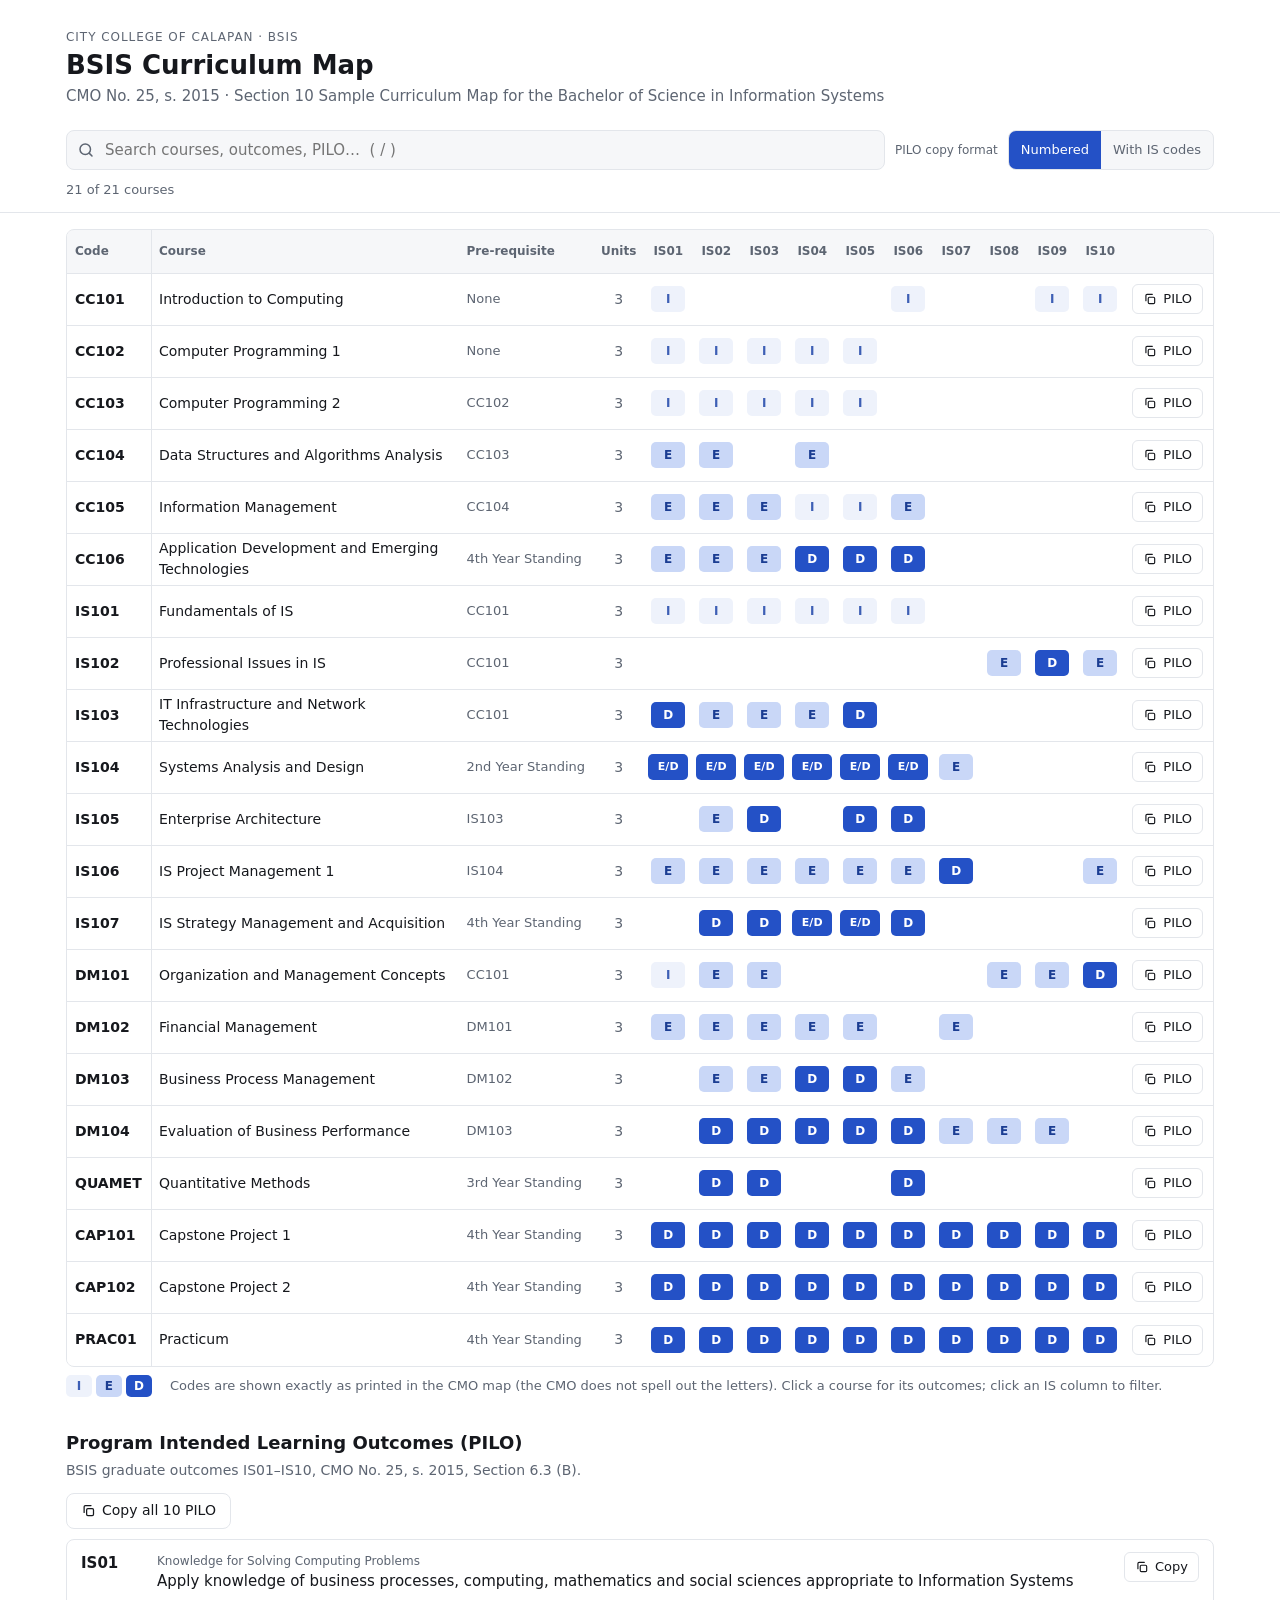
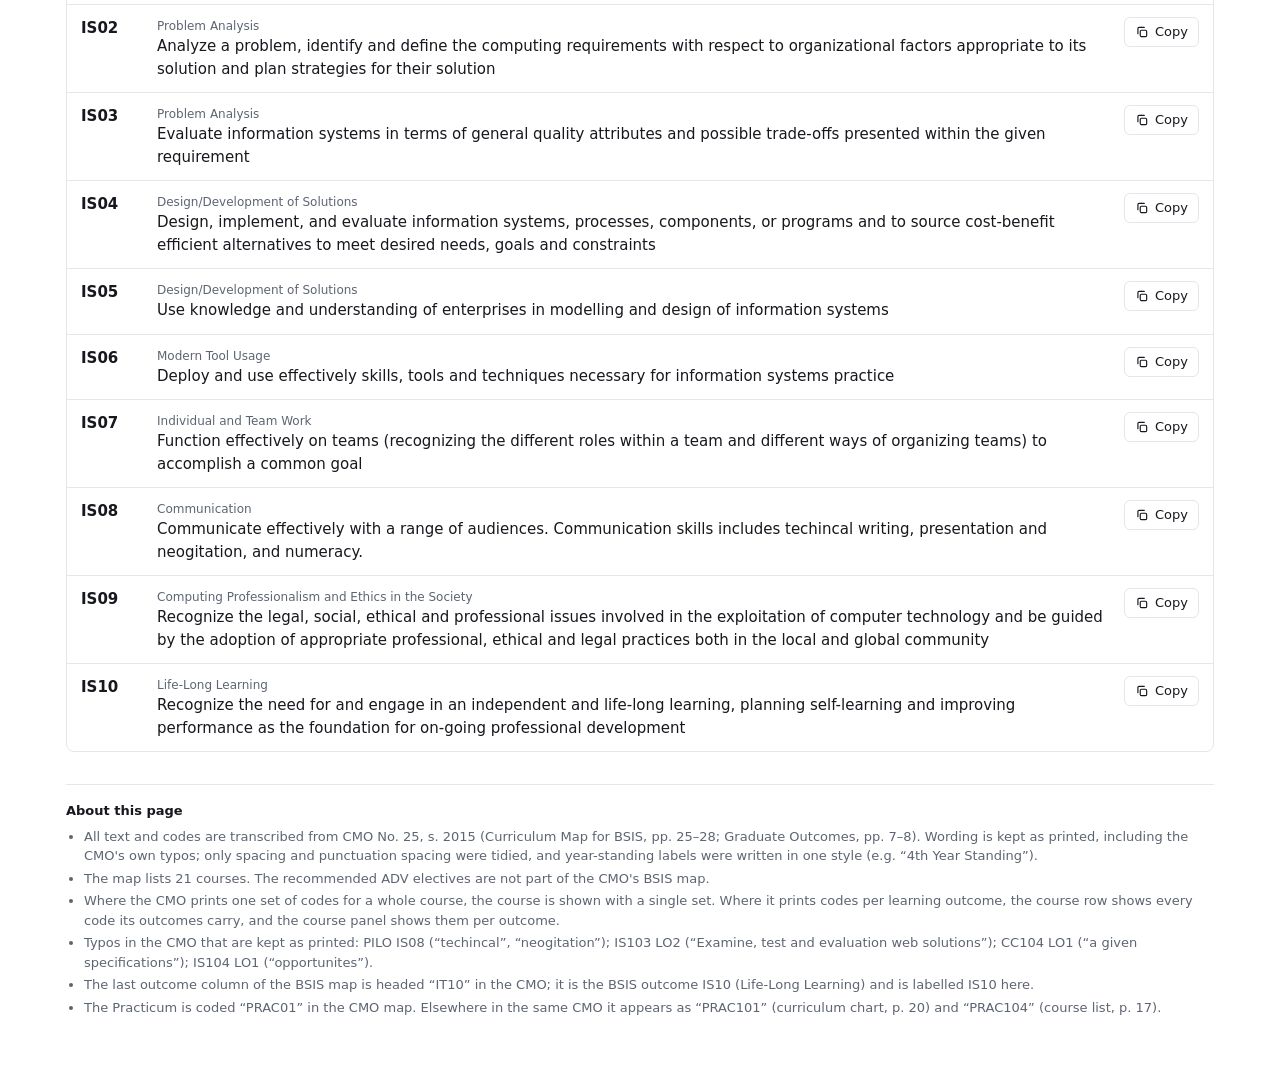
==== index.html @ e660a319 "initial commit: static file only" ====
<!doctype html>
<html lang="en">
<head>
<meta charset="utf-8">
<meta name="viewport" content="width=device-width, initial-scale=1">
<title>BSIS Curriculum Map</title>
<meta name="description" content="BSIS curriculum map from CMO No. 25, s. 2015: courses, learning outcomes and PILO mapping with copy buttons.">
<link rel="icon" href="data:image/svg+xml,%3Csvg xmlns='http://www.w3.org/2000/svg' viewBox='0 0 32 32'%3E%3Crect width='32' height='32' rx='6' fill='%232451c6'/%3E%3Cpath d='M8 9h16M8 16h16M8 23h10' stroke='white' stroke-width='3' stroke-linecap='round'/%3E%3C/svg%3E">
<style>
:root{
  --bg:#ffffff; --surface:#f6f7f9; --line:#e3e6eb; --text:#16181d; --muted:#5d6572;
  --accent:#2451c6; --accent-ink:#ffffff; --accent-soft:#e8eefc;
  --i-bg:#eef2fb; --i-ink:#3d5fb5; --e-bg:#c9d7f7; --e-ink:#1b3d92; --d-bg:#2451c6; --d-ink:#ffffff;
  --ok:#1d7a46; --radius:8px;
}
@media (prefers-color-scheme: dark){
  :root:not([data-theme="light"]){
    --bg:#121418; --surface:#1a1d23; --line:#2a2e36; --text:#eceef2; --muted:#9aa3b2;
    --accent:#7aa2ff; --accent-ink:#0d1220; --accent-soft:#1d2740;
    --i-bg:#1d2638; --i-ink:#9db8f5; --e-bg:#2c4278; --e-ink:#dbe6ff; --d-bg:#7aa2ff; --d-ink:#0d1220;
    --ok:#56c98a;
  }
}
:root[data-theme="dark"]{
  --bg:#121418; --surface:#1a1d23; --line:#2a2e36; --text:#eceef2; --muted:#9aa3b2;
  --accent:#7aa2ff; --accent-ink:#0d1220; --accent-soft:#1d2740;
  --i-bg:#1d2638; --i-ink:#9db8f5; --e-bg:#2c4278; --e-ink:#dbe6ff; --d-bg:#7aa2ff; --d-ink:#0d1220;
  --ok:#56c98a;
}
*{box-sizing:border-box}
html{-webkit-text-size-adjust:100%}
body{margin:0;background:var(--bg);color:var(--text);font:15px/1.5 system-ui,-apple-system,"Segoe UI",Roboto,Helvetica,Arial,sans-serif}
button{font:inherit;color:inherit}
.wrap{max-width:1180px;margin:0 auto;padding:0 16px}

header.top{padding:28px 0 12px}
.eyebrow{font-size:12px;letter-spacing:.08em;text-transform:uppercase;color:var(--muted);margin:0 0 4px}
h1{font-size:26px;line-height:1.2;margin:0 0 4px;font-weight:650}
.sub{color:var(--muted);margin:0}

.bar{position:sticky;top:0;z-index:20;background:var(--bg);border-bottom:1px solid var(--line);padding:10px 0}
.bar .row{display:flex;gap:10px;align-items:center;flex-wrap:wrap}
.search{flex:1 1 320px;position:relative}
.search input{width:100%;height:40px;border:1px solid var(--line);border-radius:var(--radius);background:var(--surface);color:var(--text);padding:0 38px 0 38px;font:inherit}
.search input:focus{outline:2px solid var(--accent);outline-offset:0;background:var(--bg)}
.search svg{position:absolute;left:11px;top:11px;width:18px;height:18px;color:var(--muted);pointer-events:none}
input[type=search]::-webkit-search-cancel-button{display:none}
.search .clear{position:absolute;right:6px;top:6px;width:28px;height:28px;border:0;background:transparent;border-radius:6px;cursor:pointer;color:var(--muted);display:none}
.search .clear:hover{background:var(--line)}
.seg{display:inline-flex;border:1px solid var(--line);border-radius:var(--radius);overflow:hidden;background:var(--surface)}
.seg button{border:0;background:transparent;padding:0 12px;height:38px;cursor:pointer;color:var(--muted);font-size:13px}
.seg button[aria-pressed="true"]{background:var(--accent);color:var(--accent-ink)}
.seg-label{font-size:12px;color:var(--muted)}
.meta{display:flex;gap:12px;align-items:center;flex-wrap:wrap;margin-top:8px;min-height:24px;font-size:13px;color:var(--muted)}
.chip{display:inline-flex;align-items:center;gap:6px;background:var(--accent-soft);color:var(--accent);border-radius:999px;padding:2px 6px 2px 10px;font-size:13px}
.chip button{border:0;background:transparent;cursor:pointer;color:inherit;width:20px;height:20px;border-radius:50%;line-height:1}
.chip button:hover{background:var(--line)}

/* table */
.tablewrap{margin:16px 0 8px;overflow-x:auto;border:1px solid var(--line);border-radius:var(--radius)}
table.map{border-collapse:separate;border-spacing:0;width:100%;min-width:980px}
.map th,.map td{padding:0 8px;border-bottom:1px solid var(--line);text-align:left;vertical-align:middle}
.map thead th{background:var(--surface);font-size:12px;font-weight:600;color:var(--muted);height:44px;position:sticky;top:0;white-space:nowrap}
.map tbody tr{cursor:pointer}
.map tbody tr:last-child td{border-bottom:0}
.map tbody tr:hover td{background:var(--surface)}
.map tbody tr:focus-visible{outline:2px solid var(--accent);outline-offset:-2px}
.map td{height:52px;font-size:14px}
.map td.code{font-weight:600;white-space:nowrap;width:84px}
.map td.code,.map thead th:first-child{position:sticky;left:0;z-index:2;background:var(--bg);box-shadow:1px 0 0 var(--line)}
.map thead th:first-child{background:var(--surface);z-index:3}
.map tbody tr:hover td.code{background:var(--surface)}
.map td.title{min-width:240px}
.map td.title .snip{display:block;font-size:12px;color:var(--muted);margin-top:1px;max-width:420px;overflow:hidden;text-overflow:ellipsis;white-space:nowrap}
.map td.pre{white-space:nowrap;color:var(--muted);font-size:13px}
.map td.u{text-align:center;width:48px;color:var(--muted)}
.map th.p,.map td.p{text-align:center;padding:0 2px;width:48px}
.map th.p button{border:0;background:transparent;cursor:pointer;font-size:12px;font-weight:600;color:var(--muted);width:100%;height:100%;padding:0}
.map th.p button:hover{color:var(--text)}
.map th.p button[aria-pressed="true"]{color:var(--accent);box-shadow:inset 0 -2px 0 var(--accent)}
.cell{display:inline-flex;align-items:center;justify-content:center;min-width:34px;height:26px;border-radius:5px;font-size:12px;font-weight:600;letter-spacing:.02em}
.cell.I{background:var(--i-bg);color:var(--i-ink)}
.cell.E{background:var(--e-bg);color:var(--e-ink)}
.cell.D{background:var(--d-bg);color:var(--d-ink)}
.cell.x{font-size:11px;min-width:40px}
td.p.hl,th.p.hl{background:var(--accent-soft)}
.map td.act{width:1%;white-space:nowrap;text-align:right;padding-right:10px}
.iconbtn{display:inline-flex;align-items:center;gap:6px;height:30px;padding:0 10px;border:1px solid var(--line);background:var(--bg);border-radius:6px;cursor:pointer;font-size:13px;color:var(--text)}
.iconbtn:hover{border-color:var(--accent);color:var(--accent)}
.iconbtn svg{width:14px;height:14px}
.iconbtn.done{border-color:var(--ok);color:var(--ok)}
.empty{padding:40px 16px;text-align:center;color:var(--muted)}

/* legend + notes */
.legend{display:flex;gap:14px;flex-wrap:wrap;align-items:center;font-size:13px;color:var(--muted);margin:6px 0 28px}
.legend .cell{min-width:26px;height:22px;margin-right:4px}

h2{font-size:18px;margin:32px 0 4px;font-weight:650}
.hint{color:var(--muted);margin:0 0 12px;font-size:14px}
.pilolist{border:1px solid var(--line);border-radius:var(--radius);overflow:hidden}
.pilo{display:grid;grid-template-columns:64px 1fr auto;gap:12px;align-items:start;padding:12px 14px;border-bottom:1px solid var(--line)}
.pilo:last-child{border-bottom:0}
.pilo .c{font-weight:600}
.pilo .a{font-size:12px;color:var(--muted)}
.pilo .t{margin:0}
.pilo.flash{background:var(--accent-soft)}

.notes{margin:32px 0 64px;font-size:13px;color:var(--muted);border-top:1px solid var(--line);padding-top:16px}
.notes h3{font-size:13px;color:var(--text);margin:0 0 6px}
.notes ul{margin:0 0 12px;padding-left:18px}
.notes li{margin:3px 0}

/* drawer */
.scrim{position:fixed;inset:0;background:rgba(10,12,18,.45);opacity:0;pointer-events:none;transition:opacity .15s;z-index:40}
.scrim.on{opacity:1;pointer-events:auto}
aside.drawer{position:fixed;top:0;right:0;height:100%;width:min(560px,100%);background:var(--bg);border-left:1px solid var(--line);z-index:50;transform:translateX(100%);transition:transform .18s ease;display:flex;flex-direction:column}
aside.drawer.on{transform:none}
.drawer header{padding:18px 20px 12px;border-bottom:1px solid var(--line);display:flex;gap:12px;align-items:flex-start}
.drawer header .h{flex:1}
.drawer .code{font-size:12px;letter-spacing:.06em;color:var(--muted);text-transform:uppercase;margin:0}
.drawer h2.ct{font-size:20px;margin:2px 0 6px}
.facts{display:flex;gap:16px;flex-wrap:wrap;font-size:13px;color:var(--muted)}
.facts b{color:var(--text);font-weight:600}
.close{border:0;background:transparent;width:34px;height:34px;border-radius:6px;cursor:pointer;color:var(--muted);font-size:22px;line-height:1}
.close:hover{background:var(--surface);color:var(--text)}
.dbody{overflow:auto;padding:16px 20px 32px;flex:1}
.actions{display:flex;gap:8px;flex-wrap:wrap;margin-bottom:6px}
.btn{display:inline-flex;align-items:center;gap:6px;height:36px;padding:0 14px;border-radius:var(--radius);border:1px solid var(--line);background:var(--bg);cursor:pointer;font-size:14px}
.btn:hover{border-color:var(--accent);color:var(--accent)}
.btn.primary{background:var(--accent);border-color:var(--accent);color:var(--accent-ink)}
.btn.primary:hover{color:var(--accent-ink);opacity:.92}
.btn.done{border-color:var(--ok);color:var(--ok);background:var(--bg)}
.btn svg{width:15px;height:15px}
.sec{margin-top:22px}
.sec h3{font-size:12px;letter-spacing:.07em;text-transform:uppercase;color:var(--muted);margin:0 0 8px;font-weight:600;display:flex;align-items:center;justify-content:space-between}
.lo{display:grid;grid-template-columns:44px 1fr auto;gap:10px;padding:10px 0;border-bottom:1px solid var(--line);align-items:start}
.lo:last-child{border-bottom:0}
.lo .n{font-weight:600;font-size:13px;color:var(--muted);padding-top:1px}
.lo p{margin:0}
.lo .codes{display:flex;gap:4px;flex-wrap:wrap;margin-top:6px}
.codes .cell{min-width:auto;padding:0 7px;height:22px}
.mini{width:100%;border-collapse:collapse;font-size:12px;margin-top:4px}
.mini th,.mini td{border:1px solid var(--line);text-align:center;padding:3px 0;width:9%}
.mini th{background:var(--surface);color:var(--muted);font-weight:600}
.mini th:first-child,.mini td:first-child{width:12%}
.mini td.I{background:var(--i-bg);color:var(--i-ink);font-weight:600}
.mini td.E{background:var(--e-bg);color:var(--e-ink);font-weight:600}
.mini td.D{background:var(--d-bg);color:var(--d-ink);font-weight:600}
.dp{display:grid;grid-template-columns:60px 1fr auto;gap:10px;padding:10px 0;border-bottom:1px solid var(--line);align-items:start}
.dp:last-child{border-bottom:0}
.dp .c{font-weight:600}
.dp .a{font-size:12px;color:var(--muted)}
.dp p{margin:0}
.dp .l{display:flex;gap:4px;margin-top:5px;flex-wrap:wrap}
.dp .l .cell{min-width:auto;padding:0 7px;height:20px;font-size:11px}
.small{font-size:13px;color:var(--muted)}

.toast{position:fixed;left:50%;bottom:22px;transform:translateX(-50%) translateY(20px);background:var(--text);color:var(--bg);padding:9px 16px;border-radius:999px;font-size:14px;opacity:0;pointer-events:none;transition:all .18s;z-index:80;max-width:90vw}
.toast.on{opacity:1;transform:translateX(-50%) translateY(0)}
.sr{position:absolute;width:1px;height:1px;overflow:hidden;clip:rect(0 0 0 0);white-space:nowrap}

@media (max-width:640px){
  h1{font-size:22px}
  .pilo{grid-template-columns:52px 1fr}
  .pilo .iconbtn{grid-column:2;justify-self:start}
  .lo{grid-template-columns:36px 1fr}
  .lo .iconbtn{grid-column:2;justify-self:start}
  .dp{grid-template-columns:52px 1fr}
  .dp .iconbtn{grid-column:2;justify-self:start}
}
@media print{.bar,.scrim,aside.drawer,.act,.toast{display:none!important}}
@media (prefers-reduced-motion:reduce){*{transition:none!important}}
</style>
</head>
<body>

<div class="wrap">
  <header class="top">
    <p class="eyebrow">City College of Calapan · BSIS</p>
    <h1>BSIS Curriculum Map</h1>
    <p class="sub">CMO No. 25, s. 2015 · Section 10 Sample Curriculum Map for the Bachelor of Science in Information Systems</p>
  </header>
</div>

<div class="bar">
  <div class="wrap">
    <div class="row">
      <div class="search">
        <svg viewBox="0 0 24 24" fill="none" stroke="currentColor" stroke-width="2" stroke-linecap="round" aria-hidden="true"><circle cx="11" cy="11" r="7"/><path d="m20 20-3.5-3.5"/></svg>
        <input id="q" type="search" placeholder="Search courses, outcomes, PILO…  ( / )" autocomplete="off" aria-label="Search courses">
        <button class="clear" id="clear" type="button" aria-label="Clear search">✕</button>
      </div>
      <span class="seg-label">PILO copy format</span>
      <div class="seg" role="group" aria-label="PILO copy format">
        <button type="button" id="fmtNum" aria-pressed="true" title="1. text">Numbered</button>
        <button type="button" id="fmtCode" aria-pressed="false" title="IS01 – text">With IS codes</button>
      </div>
    </div>
    <div class="meta" id="meta" aria-live="polite"></div>
  </div>
</div>

<main class="wrap">
  <div class="tablewrap">
    <table class="map" id="map">
      <thead id="thead"></thead>
      <tbody id="tbody"></tbody>
    </table>
    <div class="empty" id="empty" hidden>No course matches your search.</div>
  </div>
  <div class="legend">
    <span><span class="cell I">I</span><span class="cell E">E</span><span class="cell D">D</span></span>
    <span>Codes are shown exactly as printed in the CMO map (the CMO does not spell out the letters). Click a course for its outcomes; click an IS column to filter.</span>
  </div>

  <h2 id="pilo-ref">Program Intended Learning Outcomes (PILO)</h2>
  <p class="hint">BSIS graduate outcomes IS01–IS10, CMO No. 25, s. 2015, Section 6.3 (B).</p>
  <div class="actions" style="margin-bottom:10px"><button class="btn" id="copyAllPilo" type="button"></button></div>
  <div class="pilolist" id="pilolist"></div>

  <section class="notes">
    <h3>About this page</h3>
    <ul>
      <li>All text and codes are transcribed from CMO No. 25, s. 2015 (Curriculum Map for BSIS, pp. 25–28; Graduate Outcomes, pp. 7–8). Wording is kept as printed, including the CMO's own typos; only spacing and punctuation spacing were tidied, and year-standing labels were written in one style (e.g. “4th Year Standing”).</li>
      <li>The map lists 21 courses. The recommended ADV electives are not part of the CMO's BSIS map.</li>
      <li>Where the CMO prints one set of codes for a whole course, the course is shown with a single set. Where it prints codes per learning outcome, the course row shows every code its outcomes carry, and the course panel shows them per outcome.</li>
      <li>Typos in the CMO that are kept as printed: PILO IS08 (“techincal”, “neogitation”); IS103 LO2 (“Examine, test and evaluation web solutions”); CC104 LO1 (“a given specifications”); IS104 LO1 (“opportunites”).</li>
      <li>The last outcome column of the BSIS map is headed “IT10” in the CMO; it is the BSIS outcome IS10 (Life-Long Learning) and is labelled IS10 here.</li>
      <li>The Practicum is coded “PRAC01” in the CMO map. Elsewhere in the same CMO it appears as “PRAC101” (curriculum chart, p. 20) and “PRAC104” (course list, p. 17).</li>
    </ul>
  </section>
</main>

<div class="scrim" id="scrim"></div>
<aside class="drawer" id="drawer" role="dialog" aria-modal="true" aria-labelledby="dTitle" aria-hidden="true">
  <header>
    <div class="h">
      <p class="code" id="dCode"></p>
      <h2 class="ct" id="dTitle"></h2>
      <div class="facts" id="dFacts"></div>
    </div>
    <button class="close" id="dClose" type="button" aria-label="Close">×</button>
  </header>
  <div class="dbody" id="dBody"></div>
</aside>
<div class="toast" id="toast" role="status" aria-live="polite"></div>

<script id="data" type="application/json">{"pilo": [{"code": "IS01", "attr": "Knowledge for Solving Computing Problems", "text": "Apply knowledge of business processes, computing, mathematics and social sciences appropriate to Information Systems"}, {"code": "IS02", "attr": "Problem Analysis", "text": "Analyze a problem, identify and define the computing requirements with respect to organizational factors appropriate to its solution and plan strategies for their solution"}, {"code": "IS03", "attr": "Problem Analysis", "text": "Evaluate information systems in terms of general quality attributes and possible trade-offs presented within the given requirement"}, {"code": "IS04", "attr": "Design/Development of Solutions", "text": "Design, implement, and evaluate information systems, processes, components, or programs and to source cost-benefit efficient alternatives to meet desired needs, goals and constraints"}, {"code": "IS05", "attr": "Design/Development of Solutions", "text": "Use knowledge and understanding of enterprises in modelling and design of information systems"}, {"code": "IS06", "attr": "Modern Tool Usage", "text": "Deploy and use effectively skills, tools and techniques necessary for information systems practice"}, {"code": "IS07", "attr": "Individual and Team Work", "text": "Function effectively on teams (recognizing the different roles within a team and different ways of organizing teams) to accomplish a common goal"}, {"code": "IS08", "attr": "Communication", "text": "Communicate effectively with a range of audiences. Communication skills includes techincal writing, presentation and neogitation, and numeracy."}, {"code": "IS09", "attr": "Computing Professionalism and Ethics in the Society", "text": "Recognize the legal, social, ethical and professional issues involved in the exploitation of computer technology and be guided by the adoption of appropriate professional, ethical and legal practices both in the local and global community"}, {"code": "IS10", "attr": "Life-Long Learning", "text": "Recognize the need for and engage in an independent and life-long learning, planning self-learning and improving performance as the foundation for on-going professional development"}], "courses": [{"code": "CC101", "title": "Introduction to Computing", "pre": "None", "units": 3, "los": ["Explain fundamental principles, concepts and evolution of computing systems as they relate to different fields", "Expound on the recent developments in the different computing knowledge areas", "Analyze solutions employed by organizations to address different computing issues"], "mode": "course", "codes": ["I", "", "", "", "", "I", "", "", "I", "I"], "page": "25"}, {"code": "CC102", "title": "Computer Programming 1", "pre": "None", "units": 3, "los": ["Design, implement, test, and debug a program, based on a given specification, that uses each of the following fundamental programming components: (1) primitive data types, (2) basic computation, (3) simple I/O, (4) conditional and iterative structures, (5) definition of functions and parameter passing, and (6) recursion", "Analyze and simulate results of algorithms that may be implemented as a solution to a given problem"], "mode": "course", "codes": ["I", "I", "I", "I", "I", "", "", "", "", ""], "page": "26"}, {"code": "CC103", "title": "Computer Programming 2", "pre": "CC102", "units": 3, "los": ["Design, implement, test, and debug a program, based on a given specification, that uses: (1) data structures arrays, stacks, queues, trees, strings, structures, linked list, and files, (2) conditional, iterative, and recursive constructs, and (3) standard libraries in the assigned programming language"], "mode": "course", "codes": ["I", "I", "I", "I", "I", "", "", "", "", ""], "page": "26"}, {"code": "CC104", "title": "Data Structures and Algorithms Analysis", "pre": "CC103", "units": 3, "los": ["Design, implement, test and debug a program based on a given specifications that uses and implement abstract data types (stacks, queues, priority queues, sets, maps)", "Argue strengths and weaknesses among multiple implementations for a problem (e.g. on the aspects of iterative or recursive solutions and on the aspects of abstraction, encapsulation and information hiding)"], "mode": "lo", "codes": [["E", "E", "", "E", "", "", "", "", "", ""], ["E", "E", "", "E", "", "", "", "", "", ""]], "page": "26"}, {"code": "CC105", "title": "Information Management", "pre": "CC104", "units": 3, "los": ["Integrate business intelligence functions in the development of database systems in enterprises"], "mode": "course", "codes": ["E", "E", "E", "I", "I", "E", "", "", "", ""], "page": "26"}, {"code": "CC106", "title": "Application Development and Emerging Technologies", "pre": "4th Year Standing", "units": 3, "los": ["Develop specifications for a software development effort that precisely articulates the functional requirements, expected execution paths, and the explicit use of cutting edge or emerging technologies, which includes hardware devices and software library APIs.", "Select and use a defined coding, documentation writing, and licensing standards in a sufficiently complex software project where coding idioms and mechanisms for implementing designs to achieve desired properties such as reliability, efficiency, and robustness are practiced with respect to legal and ethical considerations", "Undertake, as part of a team activity an inspection of the source code and unit testing of the functional units of a sufficiently complex software project"], "mode": "course", "codes": ["E", "E", "E", "D", "D", "D", "", "", "", ""], "page": "26"}, {"code": "IS101", "title": "Fundamentals of IS", "pre": "CC101", "units": 3, "los": ["Compare and identify the major technologies and applications of information systems in driving development and changes in enterprises"], "mode": "course", "codes": ["I", "I", "I", "I", "I", "I", "", "", "", ""], "page": "26"}, {"code": "IS102", "title": "Professional Issues in IS", "pre": "CC101", "units": 3, "los": ["Examine professional, ethical and moral challenges in computing and use of information systems and recommend courses of action.", "Apply/exhibit ethical thinking skills in analyzing and finding resolutions to computing issues"], "mode": "course", "codes": ["", "", "", "", "", "", "", "E", "D", "E"], "page": "26"}, {"code": "IS103", "title": "IT Infrastructure and Network Technologies", "pre": "CC101", "units": 3, "los": ["Evaluate how IT infrastructure components are organized into infrastructure solutions in different organizational environments", "Examine, test and evaluation web solutions as applied to business enterprise"], "mode": "course", "codes": ["D", "E", "E", "E", "D", "", "", "", "", ""], "page": "26-27"}, {"code": "IS104", "title": "Systems Analysis and Design", "pre": "2nd Year Standing", "units": 3, "los": ["Use systems thinking to analyze business processes and identify problems and opportunites that can be solved and supported by technology solutions", "Apply appropriate tools, methods, models/techniques in systems analysis and design", "Develop and defend a project design proposal to different audiences."], "mode": "lo", "codes": [["D", "D", "", "", "", "E", "", "", "", ""], ["E", "E", "E", "E", "D", "D", "E", "", "", ""], ["", "", "D", "D", "E", "D", "E", "", "", ""]], "page": "27"}, {"code": "IS105", "title": "Enterprise Architecture", "pre": "IS103", "units": 3, "los": ["Examine and evaluate core concepts of data/information architecture used in existing data/information architecture designs"], "mode": "course", "codes": ["", "E", "D", "", "D", "D", "", "", "", ""], "page": "27"}, {"code": "IS106", "title": "IS Project Management 1", "pre": "IS104", "units": 3, "los": ["Examine the use of project management best practices in real-life projects", "Apply project management concepts, principles and tools in performing an actual IS project."], "mode": "course", "codes": ["E", "E", "E", "E", "E", "E", "D", "", "", "E"], "page": "27"}, {"code": "IS107", "title": "IS Strategy Management and Acquisition", "pre": "4th Year Standing", "units": 3, "los": ["Examine existing and emerging information technologies, the functions of IS and how it impacts organizational operations", "Analyze how strategic decisions are made concerning acquiring IS resources and capabilities including the ability to evaluate the different sourcing options"], "mode": "lo", "codes": [["", "", "", "D", "D", "D", "", "", "", ""], ["", "D", "D", "E", "E", "", "", "", "", ""]], "page": "27"}, {"code": "DM101", "title": "Organization and Management Concepts", "pre": "CC101", "units": 3, "los": ["Examine and Evaluate organizational structure policies and procedures and the information systems that support them", "Examine and Evaluate management lifecycle and the information systems that support them"], "mode": "lo", "codes": [["I", "E", "E", "", "", "", "", "E", "E", "D"], ["I", "E", "E", "", "", "", "", "E", "E", "D"]], "page": "27"}, {"code": "DM102", "title": "Financial Management", "pre": "DM101", "units": 3, "los": ["Examine and Evaluate financial processes and reports and the information systems that support them"], "mode": "course", "codes": ["E", "E", "E", "E", "E", "", "E", "", "", ""], "page": "27"}, {"code": "DM103", "title": "Business Process Management", "pre": "DM102", "units": 3, "los": ["Use systems thinking in modeling and analyzing business processes", "Rethink processes to simplify business operations"], "mode": "lo", "codes": [["", "E", "E", "D", "D", "E", "", "", "", ""], ["", "E", "E", "D", "D", "E", "", "", "", ""]], "page": "27"}, {"code": "DM104", "title": "Evaluation of Business Performance", "pre": "DM103", "units": 3, "los": ["Evaluate business performance applying the different evaluation tools consistent with quality management and continuous improvement", "Develop quality metrics for assessment of customer satisfaction in all phases of life cycle.", "Design a business performance management program for SMEs"], "mode": "lo", "codes": [["", "D", "D", "", "", "D", "", "", "", ""], ["", "D", "D", "", "", "D", "", "", "", ""], ["", "", "", "D", "D", "", "E", "E", "E", ""]], "page": "27"}, {"code": "QUAMET", "title": "Quantitative Methods", "pre": "3rd Year Standing", "units": 3, "los": ["Use appropriate mathematical tools for decision making.", "Implement mathematical methods in IT solutions to problems."], "mode": "lo", "codes": [["", "D", "D", "", "", "D", "", "", "", ""], ["", "D", "D", "", "", "D", "", "", "", ""]], "page": "27"}, {"code": "CAP101", "title": "Capstone Project 1", "pre": "4th Year Standing", "units": 3, "los": [], "mode": "course", "codes": ["D", "D", "D", "D", "D", "D", "D", "D", "D", "D"], "page": "28"}, {"code": "CAP102", "title": "Capstone Project 2", "pre": "4th Year Standing", "units": 3, "los": [], "mode": "course", "codes": ["D", "D", "D", "D", "D", "D", "D", "D", "D", "D"], "page": "28"}, {"code": "PRAC01", "title": "Practicum", "pre": "4th Year Standing", "units": 3, "los": ["Analyze, design, implement, test, maintain, and/or document a software system as applied to a real-world problem, as part of a team in an actual company environment, thereby also developing personal and interpersonal working skills in the process"], "mode": "course", "codes": ["D", "D", "D", "D", "D", "D", "D", "D", "D", "D"], "page": "28"}]}</script>
<script>
(function(){
"use strict";
var DATA = JSON.parse(document.getElementById('data').textContent);
var PILO = DATA.pilo, COURSES = DATA.courses;
var ORDER = {I:1,E:2,D:3};
var fmt = 'num';             // 'num' | 'code'
try{ var saved = localStorage.getItem('bsis-fmt'); if(saved==='code'||saved==='num') fmt=saved; }catch(e){}

var ICON_COPY = '<svg viewBox="0 0 24 24" fill="none" stroke="currentColor" stroke-width="2" stroke-linecap="round" stroke-linejoin="round" aria-hidden="true"><rect x="9" y="9" width="11" height="11" rx="2"/><path d="M5 15V6a2 2 0 0 1 2-2h9"/></svg>';
var ICON_OK = '<svg viewBox="0 0 24 24" fill="none" stroke="currentColor" stroke-width="2.4" stroke-linecap="round" stroke-linejoin="round" aria-hidden="true"><path d="M5 12.5l4.5 4.5L19 7.5"/></svg>';

function $(id){return document.getElementById(id)}
function esc(s){return String(s).replace(/[&<>"]/g,function(c){return {'&':'&amp;','<':'&lt;','>':'&gt;','"':'&quot;'}[c]})}

/* ---------- derived data ---------- */
COURSES.forEach(function(c){
  var rows = c.mode==='course' ? [c.codes] : c.codes;
  c.union = [];                       // per PILO column: sorted unique codes across the course
  for(var i=0;i<10;i++){
    var set = {};
    rows.forEach(function(r){ if(r[i]) set[r[i]]=1; });
    c.union.push(Object.keys(set).sort(function(a,b){return ORDER[a]-ORDER[b]}));
  }
  c.piloIdx = [];
  c.union.forEach(function(u,i){ if(u.length) c.piloIdx.push(i); });
  c.hay = [c.code, c.title, c.pre, String(c.units)]
    .concat(c.los)
    .concat(c.piloIdx.map(function(i){return PILO[i].code+' '+PILO[i].attr+' '+PILO[i].text}))
    .join(' \n ').toLowerCase();
});

/* ---------- copy helpers ---------- */
var toastTimer;
function toast(msg){
  var t=$('toast'); t.textContent=msg; t.classList.add('on');
  clearTimeout(toastTimer); toastTimer=setTimeout(function(){t.classList.remove('on')},1600);
}
function writeClipboard(text){
  if(navigator.clipboard && window.isSecureContext){
    return navigator.clipboard.writeText(text);
  }
  return new Promise(function(res,rej){
    var ta=document.createElement('textarea'); ta.value=text; ta.setAttribute('readonly','');
    ta.style.position='fixed'; ta.style.top='-1000px'; document.body.appendChild(ta); ta.select();
    try{ document.execCommand('copy') ? res() : rej(new Error('copy failed')); }catch(e){ rej(e); }
    document.body.removeChild(ta);
  });
}
function copy(text, btn, label){
  writeClipboard(text).then(function(){
    toast((label||'Copied')+' copied');
    if(btn){
      var orig=btn.innerHTML; btn.classList.add('done');
      btn.innerHTML = ICON_OK + '<span>Copied</span>';
      setTimeout(function(){ btn.classList.remove('done'); btn.innerHTML=orig; },1400);
    }
  }).catch(function(){ toast('Copy failed – select the text and copy manually'); });
}
function piloLines(idxs){
  return idxs.map(function(i,n){
    var p=PILO[i];
    return fmt==='code' ? (p.code+' – '+p.text) : ((n+1)+'. '+p.text);
  }).join('\n');
}
function courseText(c){
  var out = [c.code+' – '+c.title, 'Units: '+c.units, 'Pre-requisite: '+c.pre];
  if(c.los.length){ out.push('', 'Course Learning Outcomes:'); c.los.forEach(function(t,i){ out.push('LO'+(i+1)+'. '+t); }); }
  return out.join('\n');
}
function losText(c){ return c.los.map(function(t,i){return 'LO'+(i+1)+'. '+t}).join('\n'); }

/* ---------- state ---------- */
var query='', activePilo=-1;

function tokens(){ return query.toLowerCase().split(/\s+/).filter(Boolean); }
function matches(c){
  if(activePilo>=0 && !c.union[activePilo].length) return false;
  var t=tokens();
  for(var i=0;i<t.length;i++){ if(c.hay.indexOf(t[i])<0) return false; }
  return true;
}
function snippet(c){
  var t=tokens(); if(!t.length) return '';
  var head=(c.code+' '+c.title+' '+c.pre).toLowerCase();
  if(t.every(function(x){return head.indexOf(x)>=0})) return '';
  for(var i=0;i<c.los.length;i++){
    var lo=c.los[i].toLowerCase();
    if(t.some(function(x){return lo.indexOf(x)>=0})) return 'LO'+(i+1)+': '+c.los[i];
  }
  for(var j=0;j<c.piloIdx.length;j++){
    var p=PILO[c.piloIdx[j]], ph=(p.code+' '+p.attr+' '+p.text).toLowerCase();
    if(t.some(function(x){return ph.indexOf(x)>=0})) return p.code+': '+p.text;
  }
  return '';
}

/* ---------- render table ---------- */
function renderHead(){
  var h='<tr><th scope="col">Code</th><th scope="col">Course</th><th scope="col">Pre-requisite</th><th scope="col" style="text-align:center">Units</th>';
  PILO.forEach(function(p,i){
    h+='<th class="p'+(i===activePilo?' hl':'')+'" scope="col"><button type="button" data-p="'+i+'" aria-pressed="'+(i===activePilo)+'" title="'+esc(p.code+' – '+p.text)+'">'+p.code+'</button></th>';
  });
  h+='<th scope="col"></th></tr>';
  $('thead').innerHTML=h;
}
function cellHTML(u){
  if(!u.length) return '';
  var top=u[u.length-1];
  return '<span class="cell '+top+(u.length>1?' x':'')+'">'+u.join('/')+'</span>';
}
function renderRows(){
  var list=COURSES.filter(matches), h='';
  list.forEach(function(c){
    var sn=snippet(c);
    h+='<tr tabindex="0" data-code="'+c.code+'" aria-label="'+esc(c.code+' '+c.title)+'">'
      +'<td class="code">'+esc(c.code)+'</td>'
      +'<td class="title">'+esc(c.title)+(sn?'<span class="snip">'+esc(sn)+'</span>':'')+'</td>'
      +'<td class="pre">'+esc(c.pre)+'</td>'
      +'<td class="u">'+c.units+'</td>';
    for(var i=0;i<10;i++) h+='<td class="p'+(i===activePilo?' hl':'')+'">'+cellHTML(c.union[i])+'</td>';
    h+='<td class="act"><button class="iconbtn" type="button" data-copy="pilo" data-code="'+c.code+'" title="Copy the PILO of '+esc(c.code)+'">'+ICON_COPY+'<span>PILO</span></button></td></tr>';
  });
  $('tbody').innerHTML=h;
  $('empty').hidden = list.length>0;
  $('map').style.display = list.length? '' : 'none';
  var m='<span>'+list.length+' of '+COURSES.length+' courses</span>';
  if(activePilo>=0){
    m+='<span class="chip">Mapped to '+PILO[activePilo].code+' <button type="button" id="unfilter" aria-label="Remove filter '+PILO[activePilo].code+'">✕</button></span>';
  }
  $('meta').innerHTML=m;
  var u=$('unfilter'); if(u) u.onclick=function(){activePilo=-1; renderAll();};
}
function renderAll(){ renderHead(); renderRows(); }

/* ---------- PILO reference ---------- */
function renderPiloRef(){
  var h='';
  PILO.forEach(function(p,i){
    h+='<div class="pilo" id="pilo-'+p.code+'"><div><div class="c">'+p.code+'</div></div>'
      +'<div><div class="a">'+esc(p.attr)+'</div><p class="t">'+esc(p.text)+'</p></div>'
      +'<button class="iconbtn" type="button" data-copy="piloOne" data-i="'+i+'">'+ICON_COPY+'<span>Copy</span></button></div>';
  });
  $('pilolist').innerHTML=h;
  $('copyAllPilo').innerHTML=ICON_COPY+'<span>Copy all 10 PILO</span>';
}

/* ---------- drawer ---------- */
var lastFocus=null, openCode=null;
function openDrawer(code, push){
  var c=COURSES.filter(function(x){return x.code===code})[0]; if(!c) return;
  openCode=code; lastFocus=document.activeElement;
  $('dCode').textContent=c.code;
  $('dTitle').textContent=c.title;
  $('dFacts').innerHTML='<span><b>'+c.units+'</b> units</span><span>Pre-requisite: <b>'+esc(c.pre)+'</b></span><span class="small">CMO p. '+c.page+'</span>';
  var b='<div class="actions">'
    +'<button class="btn primary" type="button" data-copy="piloD">'+ICON_COPY+'<span>Copy PILO</span></button>'
    +'<button class="btn" type="button" data-copy="courseD">'+ICON_COPY+'<span>Copy course</span></button>'
    +(c.los.length?'<button class="btn" type="button" data-copy="losD">'+ICON_COPY+'<span>Copy outcomes</span></button>':'')
    +'</div><p class="small" style="margin:6px 0 0">“Copy course” = code, title, units, pre-requisite and learning outcomes.</p>';

  b+='<div class="sec"><h3><span>Course learning outcomes</span></h3>';
  if(!c.los.length){
    b+='<p class="small">The CMO map lists no learning outcomes for this course.</p>';
  } else {
    c.los.forEach(function(t,i){
      b+='<div class="lo"><div class="n">LO'+(i+1)+'</div><div><p>'+esc(t)+'</p>';
      if(c.mode==='lo'){
        b+='<div class="codes">'+codesChips(c.codes[i])+'</div>';
      }
      b+='</div><button class="iconbtn" type="button" data-copy="loOne" data-i="'+i+'" title="Copy LO'+(i+1)+'">'+ICON_COPY+'<span>Copy</span></button></div>';
    });
  }
  b+='</div>';

  b+='<div class="sec"><h3><span>PILO map</span></h3>'+miniTable(c)+'</div>';

  b+='<div class="sec"><h3><span>Mapped PILO ('+c.piloIdx.length+')</span></h3>';
  c.piloIdx.forEach(function(i){
    var p=PILO[i];
    b+='<div class="dp"><div class="c">'+p.code+'</div><div><div class="a">'+esc(p.attr)+'</div><p>'+esc(p.text)+'</p>'
      +'<div class="l">'+c.union[i].map(function(l){return '<span class="cell '+l+'">'+l+'</span>'}).join('')+'</div></div>'
      +'<button class="iconbtn" type="button" data-copy="piloOne" data-i="'+i+'">'+ICON_COPY+'<span>Copy</span></button></div>';
  });
  b+='</div>';
  if(c.mode==='course' && c.los.length>1){
    b+='<p class="small" style="margin-top:18px">The CMO prints one set of codes for all learning outcomes of this course.</p>';
  }
  $('dBody').innerHTML=b;
  $('dBody').scrollTop=0;
  $('scrim').classList.add('on'); $('drawer').classList.add('on'); $('drawer').setAttribute('aria-hidden','false');
  document.body.style.overflow='hidden';
  if(push!==false){ try{ history.replaceState(null,'','#'+code); }catch(e){ location.hash=code; } }
  setTimeout(function(){ $('dClose').focus(); },30);
}
function codesChips(r){
  var h='';
  r.forEach(function(l,i){ if(l) h+='<span class="cell '+l+'" title="'+esc(PILO[i].text)+'">'+PILO[i].code+' · '+l+'</span>'; });
  return h || '<span class="small">No code printed</span>';
}
function miniTable(c){
  var h='<table class="mini"><thead><tr><th></th>'+PILO.map(function(p){return '<th>'+p.code.replace('IS','')+'</th>'}).join('')+'</tr></thead><tbody>';
  if(c.mode==='course'){
    h+='<tr><td>'+(c.los.length>1?'All LOs':(c.los.length?'LO1':'Course'))+'</td>'+c.codes.map(function(l){return '<td class="'+l+'">'+l+'</td>'}).join('')+'</tr>';
  } else {
    c.codes.forEach(function(r,i){ h+='<tr><td>LO'+(i+1)+'</td>'+r.map(function(l){return '<td class="'+l+'">'+l+'</td>'}).join('')+'</tr>'; });
  }
  h+='</tbody></table><p class="small" style="margin:6px 0 0">Columns 01–10 = IS01–IS10.</p>';
  return h;
}
function closeDrawer(){
  if(!$('drawer').classList.contains('on')) return;
  $('scrim').classList.remove('on'); $('drawer').classList.remove('on'); $('drawer').setAttribute('aria-hidden','true');
  document.body.style.overflow=''; openCode=null;
  try{ history.replaceState(null,'',location.pathname+location.search); }catch(e){}
  if(lastFocus && lastFocus.focus) lastFocus.focus();
}

/* ---------- events ---------- */
function byCode(code){ return COURSES.filter(function(x){return x.code===code})[0]; }

document.addEventListener('click',function(ev){
  var t=ev.target;
  var cp=t.closest('[data-copy]');
  if(cp){
    ev.stopPropagation();
    var kind=cp.getAttribute('data-copy'), c, i;
    if(kind==='pilo'){ c=byCode(cp.getAttribute('data-code')); copy(piloLines(c.piloIdx), cp, 'PILO of '+c.code); }
    else if(kind==='piloD'){ c=byCode(openCode); copy(piloLines(c.piloIdx), cp, 'PILO of '+c.code); }
    else if(kind==='courseD'){ c=byCode(openCode); copy(courseText(c), cp, c.code+' details'); }
    else if(kind==='losD'){ c=byCode(openCode); copy(losText(c), cp, 'Outcomes'); }
    else if(kind==='loOne'){ c=byCode(openCode); i=+cp.getAttribute('data-i'); copy('LO'+(i+1)+'. '+c.los[i], cp, 'LO'+(i+1)); }
    else if(kind==='piloOne'){ i=+cp.getAttribute('data-i'); copy(fmt==='code'? PILO[i].code+' – '+PILO[i].text : PILO[i].text, cp, PILO[i].code); }
    return;
  }
  var ph=t.closest('th.p button');
  if(ph){ var i2=+ph.getAttribute('data-p'); activePilo = (activePilo===i2)? -1 : i2; renderAll(); return; }
  var tr=t.closest('#tbody tr');
  if(tr){ openDrawer(tr.getAttribute('data-code')); return; }
  if(t===$('scrim')||t.closest('#dClose')) closeDrawer();
});
$('copyAllPilo').addEventListener('click',function(){
  var all=PILO.map(function(_,i){return i});
  copy(piloLines(all), this, 'All PILO');
});
$('tbody').addEventListener('keydown',function(ev){
  if((ev.key==='Enter'||ev.key===' ') && ev.target.matches('tr')){ ev.preventDefault(); openDrawer(ev.target.getAttribute('data-code')); }
});
document.addEventListener('keydown',function(ev){
  if(ev.key==='Escape') closeDrawer();
  if(ev.key==='/' && !/INPUT|TEXTAREA/.test(document.activeElement.tagName) && !$('drawer').classList.contains('on')){ ev.preventDefault(); $('q').focus(); $('q').select(); }
  if(ev.key==='Tab' && $('drawer').classList.contains('on')){   // keep focus inside the panel
    var f=$('drawer').querySelectorAll('button'); if(!f.length) return;
    var first=f[0], last=f[f.length-1];
    if(ev.shiftKey && document.activeElement===first){ ev.preventDefault(); last.focus(); }
    else if(!ev.shiftKey && document.activeElement===last){ ev.preventDefault(); first.focus(); }
  }
});
$('q').addEventListener('input',function(){
  query=this.value; $('clear').style.display=query?'block':'none'; renderRows();
});
$('clear').addEventListener('click',function(){ $('q').value=''; query=''; this.style.display='none'; renderRows(); $('q').focus(); });
function setFmt(f){
  fmt=f; $('fmtNum').setAttribute('aria-pressed',f==='num'); $('fmtCode').setAttribute('aria-pressed',f==='code');
  try{ localStorage.setItem('bsis-fmt',f); }catch(e){}
}
$('fmtNum').onclick=function(){setFmt('num')}; $('fmtCode').onclick=function(){setFmt('code')};
window.addEventListener('hashchange',function(){
  var h=location.hash.replace('#','');
  if(h && byCode(h)) openDrawer(h,false); else if(!h) closeDrawer();
});

/* ---------- init ---------- */
setFmt(fmt);
renderPiloRef();
renderAll();
var h0=location.hash.replace('#','');
if(h0 && byCode(h0)) openDrawer(h0,false);
})();
</script>
</body>
</html>
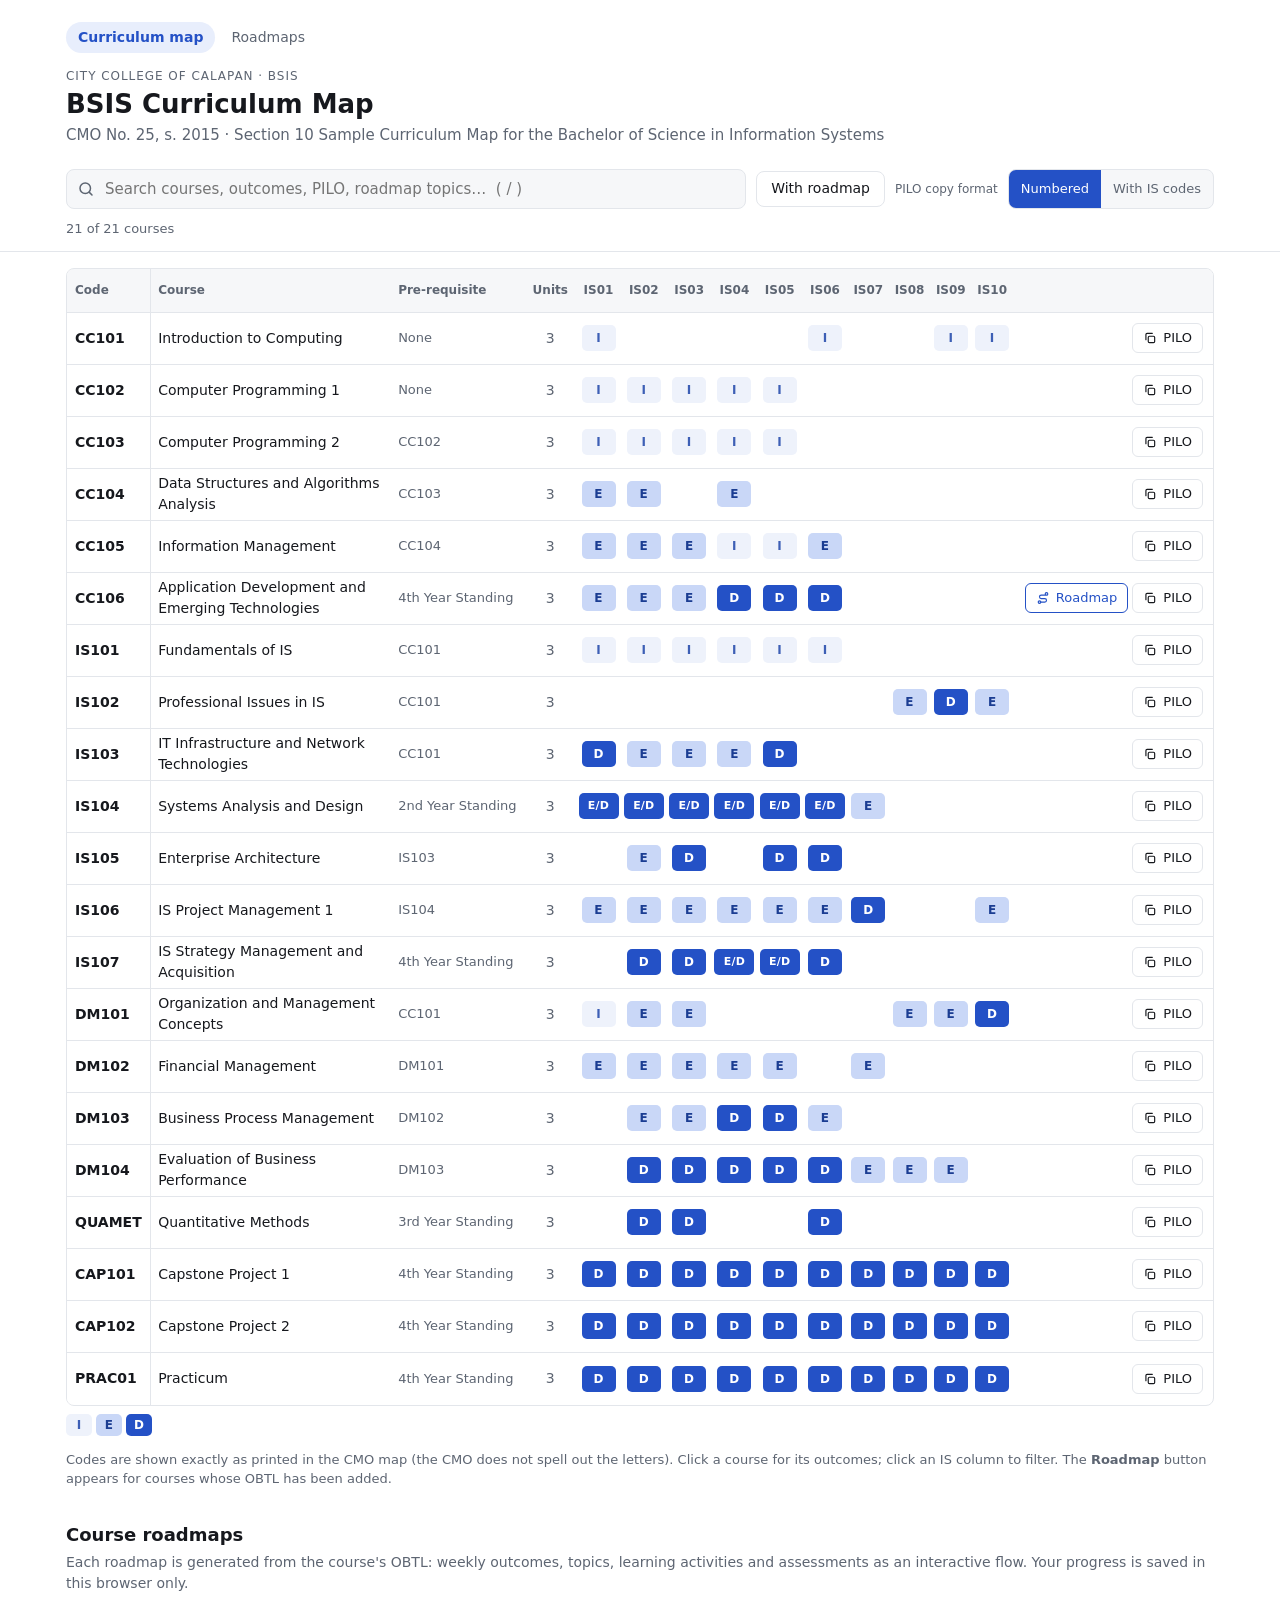
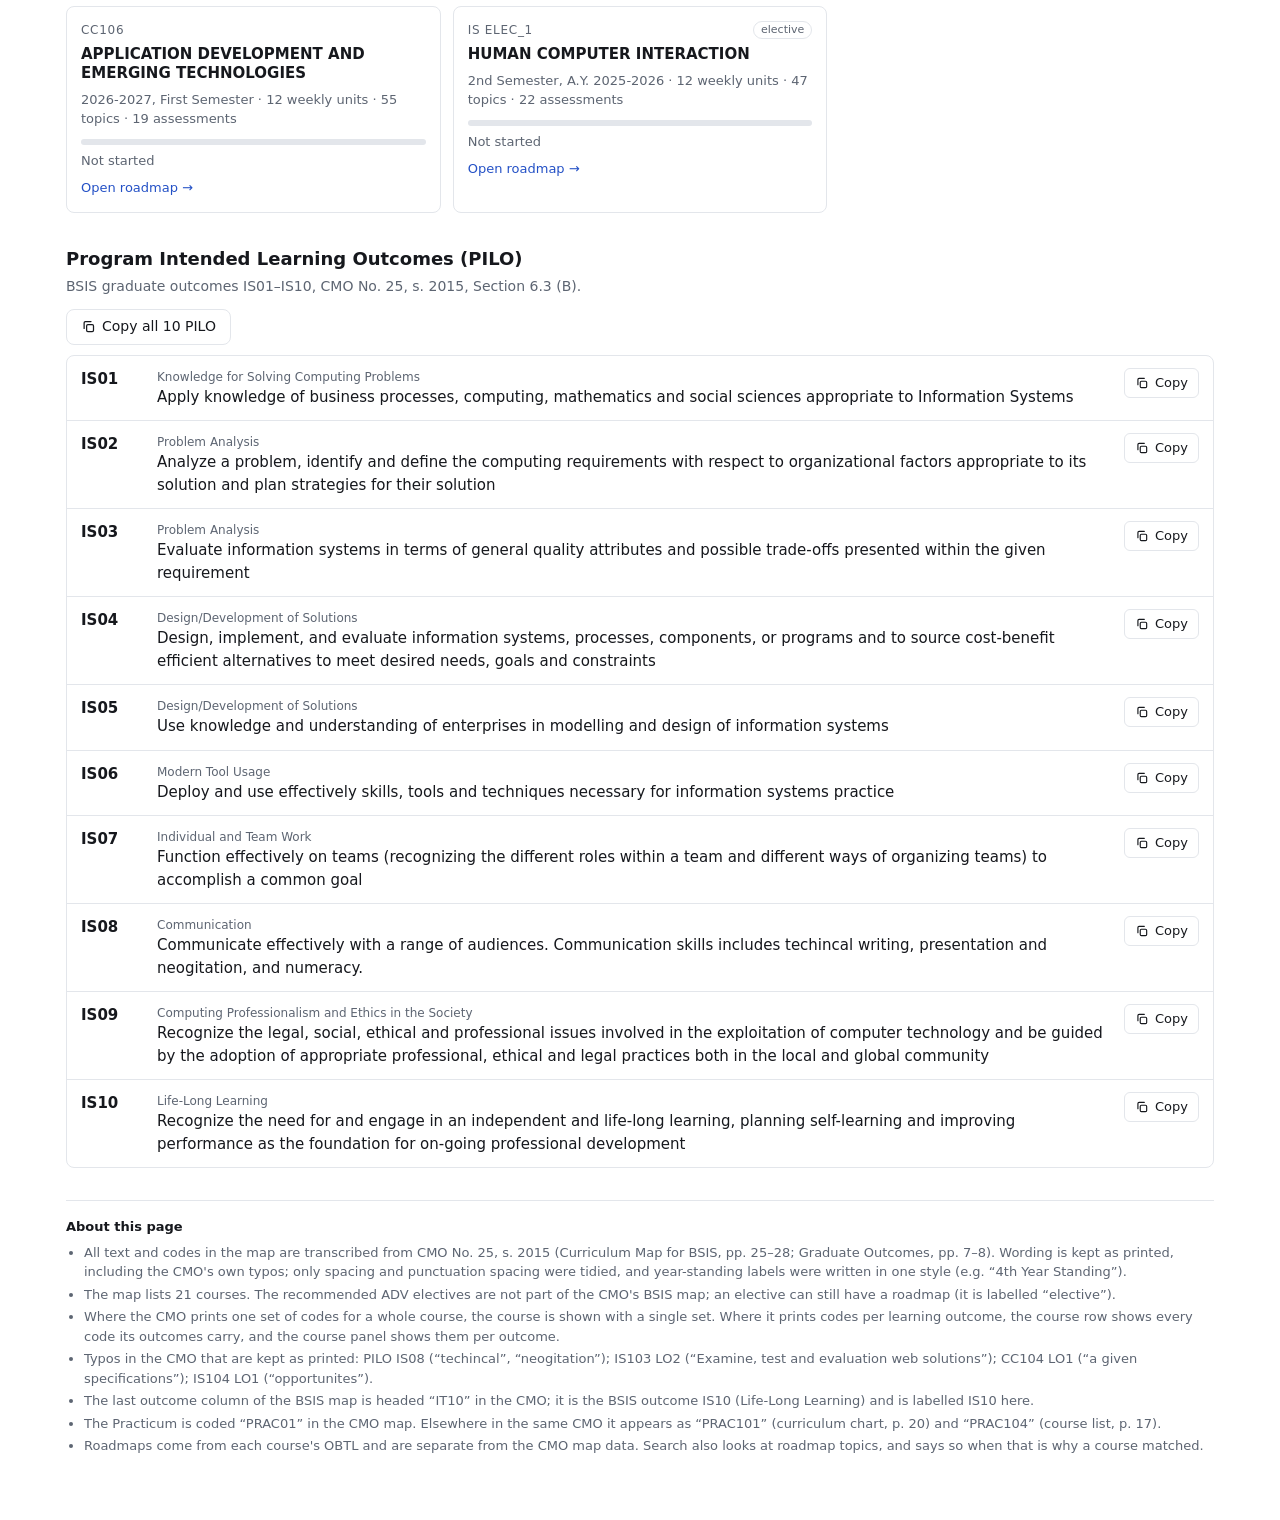
==== commit 5e31bf12: "Added roadmap feature" ====
--- a/index.html
+++ b/index.html
@@ -4,178 +4,19 @@
 <meta charset="utf-8">
 <meta name="viewport" content="width=device-width, initial-scale=1">
 <title>BSIS Curriculum Map</title>
-<meta name="description" content="BSIS curriculum map from CMO No. 25, s. 2015: courses, learning outcomes and PILO mapping with copy buttons.">
+<meta name="description" content="BSIS curriculum map from CMO No. 25, s. 2015: courses, learning outcomes, PILO mapping with copy buttons, and an interactive roadmap for each course with an OBTL.">
 <link rel="icon" href="data:image/svg+xml,%3Csvg xmlns='http://www.w3.org/2000/svg' viewBox='0 0 32 32'%3E%3Crect width='32' height='32' rx='6' fill='%232451c6'/%3E%3Cpath d='M8 9h16M8 16h16M8 23h10' stroke='white' stroke-width='3' stroke-linecap='round'/%3E%3C/svg%3E">
-<style>
-:root{
-  --bg:#ffffff; --surface:#f6f7f9; --line:#e3e6eb; --text:#16181d; --muted:#5d6572;
-  --accent:#2451c6; --accent-ink:#ffffff; --accent-soft:#e8eefc;
-  --i-bg:#eef2fb; --i-ink:#3d5fb5; --e-bg:#c9d7f7; --e-ink:#1b3d92; --d-bg:#2451c6; --d-ink:#ffffff;
-  --ok:#1d7a46; --radius:8px;
-}
-@media (prefers-color-scheme: dark){
-  :root:not([data-theme="light"]){
-    --bg:#121418; --surface:#1a1d23; --line:#2a2e36; --text:#eceef2; --muted:#9aa3b2;
-    --accent:#7aa2ff; --accent-ink:#0d1220; --accent-soft:#1d2740;
-    --i-bg:#1d2638; --i-ink:#9db8f5; --e-bg:#2c4278; --e-ink:#dbe6ff; --d-bg:#7aa2ff; --d-ink:#0d1220;
-    --ok:#56c98a;
-  }
-}
-:root[data-theme="dark"]{
-  --bg:#121418; --surface:#1a1d23; --line:#2a2e36; --text:#eceef2; --muted:#9aa3b2;
-  --accent:#7aa2ff; --accent-ink:#0d1220; --accent-soft:#1d2740;
-  --i-bg:#1d2638; --i-ink:#9db8f5; --e-bg:#2c4278; --e-ink:#dbe6ff; --d-bg:#7aa2ff; --d-ink:#0d1220;
-  --ok:#56c98a;
-}
-*{box-sizing:border-box}
-html{-webkit-text-size-adjust:100%}
-body{margin:0;background:var(--bg);color:var(--text);font:15px/1.5 system-ui,-apple-system,"Segoe UI",Roboto,Helvetica,Arial,sans-serif}
-button{font:inherit;color:inherit}
-.wrap{max-width:1180px;margin:0 auto;padding:0 16px}
-
-header.top{padding:28px 0 12px}
-.eyebrow{font-size:12px;letter-spacing:.08em;text-transform:uppercase;color:var(--muted);margin:0 0 4px}
-h1{font-size:26px;line-height:1.2;margin:0 0 4px;font-weight:650}
-.sub{color:var(--muted);margin:0}
-
-.bar{position:sticky;top:0;z-index:20;background:var(--bg);border-bottom:1px solid var(--line);padding:10px 0}
-.bar .row{display:flex;gap:10px;align-items:center;flex-wrap:wrap}
-.search{flex:1 1 320px;position:relative}
-.search input{width:100%;height:40px;border:1px solid var(--line);border-radius:var(--radius);background:var(--surface);color:var(--text);padding:0 38px 0 38px;font:inherit}
-.search input:focus{outline:2px solid var(--accent);outline-offset:0;background:var(--bg)}
-.search svg{position:absolute;left:11px;top:11px;width:18px;height:18px;color:var(--muted);pointer-events:none}
-input[type=search]::-webkit-search-cancel-button{display:none}
-.search .clear{position:absolute;right:6px;top:6px;width:28px;height:28px;border:0;background:transparent;border-radius:6px;cursor:pointer;color:var(--muted);display:none}
-.search .clear:hover{background:var(--line)}
-.seg{display:inline-flex;border:1px solid var(--line);border-radius:var(--radius);overflow:hidden;background:var(--surface)}
-.seg button{border:0;background:transparent;padding:0 12px;height:38px;cursor:pointer;color:var(--muted);font-size:13px}
-.seg button[aria-pressed="true"]{background:var(--accent);color:var(--accent-ink)}
-.seg-label{font-size:12px;color:var(--muted)}
-.meta{display:flex;gap:12px;align-items:center;flex-wrap:wrap;margin-top:8px;min-height:24px;font-size:13px;color:var(--muted)}
-.chip{display:inline-flex;align-items:center;gap:6px;background:var(--accent-soft);color:var(--accent);border-radius:999px;padding:2px 6px 2px 10px;font-size:13px}
-.chip button{border:0;background:transparent;cursor:pointer;color:inherit;width:20px;height:20px;border-radius:50%;line-height:1}
-.chip button:hover{background:var(--line)}
-
-/* table */
-.tablewrap{margin:16px 0 8px;overflow-x:auto;border:1px solid var(--line);border-radius:var(--radius)}
-table.map{border-collapse:separate;border-spacing:0;width:100%;min-width:980px}
-.map th,.map td{padding:0 8px;border-bottom:1px solid var(--line);text-align:left;vertical-align:middle}
-.map thead th{background:var(--surface);font-size:12px;font-weight:600;color:var(--muted);height:44px;position:sticky;top:0;white-space:nowrap}
-.map tbody tr{cursor:pointer}
-.map tbody tr:last-child td{border-bottom:0}
-.map tbody tr:hover td{background:var(--surface)}
-.map tbody tr:focus-visible{outline:2px solid var(--accent);outline-offset:-2px}
-.map td{height:52px;font-size:14px}
-.map td.code{font-weight:600;white-space:nowrap;width:84px}
-.map td.code,.map thead th:first-child{position:sticky;left:0;z-index:2;background:var(--bg);box-shadow:1px 0 0 var(--line)}
-.map thead th:first-child{background:var(--surface);z-index:3}
-.map tbody tr:hover td.code{background:var(--surface)}
-.map td.title{min-width:240px}
-.map td.title .snip{display:block;font-size:12px;color:var(--muted);margin-top:1px;max-width:420px;overflow:hidden;text-overflow:ellipsis;white-space:nowrap}
-.map td.pre{white-space:nowrap;color:var(--muted);font-size:13px}
-.map td.u{text-align:center;width:48px;color:var(--muted)}
-.map th.p,.map td.p{text-align:center;padding:0 2px;width:48px}
-.map th.p button{border:0;background:transparent;cursor:pointer;font-size:12px;font-weight:600;color:var(--muted);width:100%;height:100%;padding:0}
-.map th.p button:hover{color:var(--text)}
-.map th.p button[aria-pressed="true"]{color:var(--accent);box-shadow:inset 0 -2px 0 var(--accent)}
-.cell{display:inline-flex;align-items:center;justify-content:center;min-width:34px;height:26px;border-radius:5px;font-size:12px;font-weight:600;letter-spacing:.02em}
-.cell.I{background:var(--i-bg);color:var(--i-ink)}
-.cell.E{background:var(--e-bg);color:var(--e-ink)}
-.cell.D{background:var(--d-bg);color:var(--d-ink)}
-.cell.x{font-size:11px;min-width:40px}
-td.p.hl,th.p.hl{background:var(--accent-soft)}
-.map td.act{width:1%;white-space:nowrap;text-align:right;padding-right:10px}
-.iconbtn{display:inline-flex;align-items:center;gap:6px;height:30px;padding:0 10px;border:1px solid var(--line);background:var(--bg);border-radius:6px;cursor:pointer;font-size:13px;color:var(--text)}
-.iconbtn:hover{border-color:var(--accent);color:var(--accent)}
-.iconbtn svg{width:14px;height:14px}
-.iconbtn.done{border-color:var(--ok);color:var(--ok)}
-.empty{padding:40px 16px;text-align:center;color:var(--muted)}
-
-/* legend + notes */
-.legend{display:flex;gap:14px;flex-wrap:wrap;align-items:center;font-size:13px;color:var(--muted);margin:6px 0 28px}
-.legend .cell{min-width:26px;height:22px;margin-right:4px}
-
-h2{font-size:18px;margin:32px 0 4px;font-weight:650}
-.hint{color:var(--muted);margin:0 0 12px;font-size:14px}
-.pilolist{border:1px solid var(--line);border-radius:var(--radius);overflow:hidden}
-.pilo{display:grid;grid-template-columns:64px 1fr auto;gap:12px;align-items:start;padding:12px 14px;border-bottom:1px solid var(--line)}
-.pilo:last-child{border-bottom:0}
-.pilo .c{font-weight:600}
-.pilo .a{font-size:12px;color:var(--muted)}
-.pilo .t{margin:0}
-.pilo.flash{background:var(--accent-soft)}
-
-.notes{margin:32px 0 64px;font-size:13px;color:var(--muted);border-top:1px solid var(--line);padding-top:16px}
-.notes h3{font-size:13px;color:var(--text);margin:0 0 6px}
-.notes ul{margin:0 0 12px;padding-left:18px}
-.notes li{margin:3px 0}
-
-/* drawer */
-.scrim{position:fixed;inset:0;background:rgba(10,12,18,.45);opacity:0;pointer-events:none;transition:opacity .15s;z-index:40}
-.scrim.on{opacity:1;pointer-events:auto}
-aside.drawer{position:fixed;top:0;right:0;height:100%;width:min(560px,100%);background:var(--bg);border-left:1px solid var(--line);z-index:50;transform:translateX(100%);transition:transform .18s ease;display:flex;flex-direction:column}
-aside.drawer.on{transform:none}
-.drawer header{padding:18px 20px 12px;border-bottom:1px solid var(--line);display:flex;gap:12px;align-items:flex-start}
-.drawer header .h{flex:1}
-.drawer .code{font-size:12px;letter-spacing:.06em;color:var(--muted);text-transform:uppercase;margin:0}
-.drawer h2.ct{font-size:20px;margin:2px 0 6px}
-.facts{display:flex;gap:16px;flex-wrap:wrap;font-size:13px;color:var(--muted)}
-.facts b{color:var(--text);font-weight:600}
-.close{border:0;background:transparent;width:34px;height:34px;border-radius:6px;cursor:pointer;color:var(--muted);font-size:22px;line-height:1}
-.close:hover{background:var(--surface);color:var(--text)}
-.dbody{overflow:auto;padding:16px 20px 32px;flex:1}
-.actions{display:flex;gap:8px;flex-wrap:wrap;margin-bottom:6px}
-.btn{display:inline-flex;align-items:center;gap:6px;height:36px;padding:0 14px;border-radius:var(--radius);border:1px solid var(--line);background:var(--bg);cursor:pointer;font-size:14px}
-.btn:hover{border-color:var(--accent);color:var(--accent)}
-.btn.primary{background:var(--accent);border-color:var(--accent);color:var(--accent-ink)}
-.btn.primary:hover{color:var(--accent-ink);opacity:.92}
-.btn.done{border-color:var(--ok);color:var(--ok);background:var(--bg)}
-.btn svg{width:15px;height:15px}
-.sec{margin-top:22px}
-.sec h3{font-size:12px;letter-spacing:.07em;text-transform:uppercase;color:var(--muted);margin:0 0 8px;font-weight:600;display:flex;align-items:center;justify-content:space-between}
-.lo{display:grid;grid-template-columns:44px 1fr auto;gap:10px;padding:10px 0;border-bottom:1px solid var(--line);align-items:start}
-.lo:last-child{border-bottom:0}
-.lo .n{font-weight:600;font-size:13px;color:var(--muted);padding-top:1px}
-.lo p{margin:0}
-.lo .codes{display:flex;gap:4px;flex-wrap:wrap;margin-top:6px}
-.codes .cell{min-width:auto;padding:0 7px;height:22px}
-.mini{width:100%;border-collapse:collapse;font-size:12px;margin-top:4px}
-.mini th,.mini td{border:1px solid var(--line);text-align:center;padding:3px 0;width:9%}
-.mini th{background:var(--surface);color:var(--muted);font-weight:600}
-.mini th:first-child,.mini td:first-child{width:12%}
-.mini td.I{background:var(--i-bg);color:var(--i-ink);font-weight:600}
-.mini td.E{background:var(--e-bg);color:var(--e-ink);font-weight:600}
-.mini td.D{background:var(--d-bg);color:var(--d-ink);font-weight:600}
-.dp{display:grid;grid-template-columns:60px 1fr auto;gap:10px;padding:10px 0;border-bottom:1px solid var(--line);align-items:start}
-.dp:last-child{border-bottom:0}
-.dp .c{font-weight:600}
-.dp .a{font-size:12px;color:var(--muted)}
-.dp p{margin:0}
-.dp .l{display:flex;gap:4px;margin-top:5px;flex-wrap:wrap}
-.dp .l .cell{min-width:auto;padding:0 7px;height:20px;font-size:11px}
-.small{font-size:13px;color:var(--muted)}
-
-.toast{position:fixed;left:50%;bottom:22px;transform:translateX(-50%) translateY(20px);background:var(--text);color:var(--bg);padding:9px 16px;border-radius:999px;font-size:14px;opacity:0;pointer-events:none;transition:all .18s;z-index:80;max-width:90vw}
-.toast.on{opacity:1;transform:translateX(-50%) translateY(0)}
-.sr{position:absolute;width:1px;height:1px;overflow:hidden;clip:rect(0 0 0 0);white-space:nowrap}
-
-@media (max-width:640px){
-  h1{font-size:22px}
-  .pilo{grid-template-columns:52px 1fr}
-  .pilo .iconbtn{grid-column:2;justify-self:start}
-  .lo{grid-template-columns:36px 1fr}
-  .lo .iconbtn{grid-column:2;justify-self:start}
-  .dp{grid-template-columns:52px 1fr}
-  .dp .iconbtn{grid-column:2;justify-self:start}
-}
-@media print{.bar,.scrim,aside.drawer,.act,.toast{display:none!important}}
-@media (prefers-reduced-motion:reduce){*{transition:none!important}}
-</style>
+<link rel="stylesheet" href="css/base.css">
+<link rel="stylesheet" href="css/map.css">
 </head>
 <body>
 
 <div class="wrap">
   <header class="top">
+    <nav class="topnav" aria-label="Sections">
+      <a href="index.html" aria-current="page">Curriculum map</a>
+      <a href="index.html#roadmaps" id="navRoadmaps">Roadmaps</a>
+    </nav>
     <p class="eyebrow">City College of Calapan · BSIS</p>
     <h1>BSIS Curriculum Map</h1>
     <p class="sub">CMO No. 25, s. 2015 · Section 10 Sample Curriculum Map for the Bachelor of Science in Information Systems</p>
@@ -187,9 +28,10 @@
     <div class="row">
       <div class="search">
         <svg viewBox="0 0 24 24" fill="none" stroke="currentColor" stroke-width="2" stroke-linecap="round" aria-hidden="true"><circle cx="11" cy="11" r="7"/><path d="m20 20-3.5-3.5"/></svg>
-        <input id="q" type="search" placeholder="Search courses, outcomes, PILO…  ( / )" autocomplete="off" aria-label="Search courses">
+        <input id="q" type="search" placeholder="Search courses, outcomes, PILO, roadmap topics…  ( / )" autocomplete="off" aria-label="Search courses">
         <button class="clear" id="clear" type="button" aria-label="Clear search">✕</button>
       </div>
+      <button class="btn" id="onlyRm" type="button" aria-pressed="false" title="Show only courses that have a roadmap">With roadmap</button>
       <span class="seg-label">PILO copy format</span>
       <div class="seg" role="group" aria-label="PILO copy format">
         <button type="button" id="fmtNum" aria-pressed="true" title="1. text">Numbered</button>
@@ -210,8 +52,12 @@
   </div>
   <div class="legend">
     <span><span class="cell I">I</span><span class="cell E">E</span><span class="cell D">D</span></span>
-    <span>Codes are shown exactly as printed in the CMO map (the CMO does not spell out the letters). Click a course for its outcomes; click an IS column to filter.</span>
+    <span>Codes are shown exactly as printed in the CMO map (the CMO does not spell out the letters). Click a course for its outcomes; click an IS column to filter. The <b>Roadmap</b> button appears for courses whose OBTL has been added.</span>
   </div>
+
+  <h2 id="roadmaps">Course roadmaps</h2>
+  <p class="hint">Each roadmap is generated from the course's OBTL: weekly outcomes, topics, learning activities and assessments as an interactive flow. Your progress is saved in this browser only.</p>
+  <div class="rmcards" id="rmcards"></div>
 
   <h2 id="pilo-ref">Program Intended Learning Outcomes (PILO)</h2>
   <p class="hint">BSIS graduate outcomes IS01–IS10, CMO No. 25, s. 2015, Section 6.3 (B).</p>
@@ -221,12 +67,13 @@
   <section class="notes">
     <h3>About this page</h3>
     <ul>
-      <li>All text and codes are transcribed from CMO No. 25, s. 2015 (Curriculum Map for BSIS, pp. 25–28; Graduate Outcomes, pp. 7–8). Wording is kept as printed, including the CMO's own typos; only spacing and punctuation spacing were tidied, and year-standing labels were written in one style (e.g. “4th Year Standing”).</li>
-      <li>The map lists 21 courses. The recommended ADV electives are not part of the CMO's BSIS map.</li>
+      <li>All text and codes in the map are transcribed from CMO No. 25, s. 2015 (Curriculum Map for BSIS, pp. 25–28; Graduate Outcomes, pp. 7–8). Wording is kept as printed, including the CMO's own typos; only spacing and punctuation spacing were tidied, and year-standing labels were written in one style (e.g. “4th Year Standing”).</li>
+      <li>The map lists 21 courses. The recommended ADV electives are not part of the CMO's BSIS map; an elective can still have a roadmap (it is labelled “elective”).</li>
       <li>Where the CMO prints one set of codes for a whole course, the course is shown with a single set. Where it prints codes per learning outcome, the course row shows every code its outcomes carry, and the course panel shows them per outcome.</li>
       <li>Typos in the CMO that are kept as printed: PILO IS08 (“techincal”, “neogitation”); IS103 LO2 (“Examine, test and evaluation web solutions”); CC104 LO1 (“a given specifications”); IS104 LO1 (“opportunites”).</li>
       <li>The last outcome column of the BSIS map is headed “IT10” in the CMO; it is the BSIS outcome IS10 (Life-Long Learning) and is labelled IS10 here.</li>
       <li>The Practicum is coded “PRAC01” in the CMO map. Elsewhere in the same CMO it appears as “PRAC101” (curriculum chart, p. 20) and “PRAC104” (course list, p. 17).</li>
+      <li>Roadmaps come from each course's OBTL and are separate from the CMO map data. Search also looks at roadmap topics, and says so when that is why a course matched.</li>
     </ul>
   </section>
 </main>
@@ -245,286 +92,9 @@
 </aside>
 <div class="toast" id="toast" role="status" aria-live="polite"></div>
 
-<script id="data" type="application/json">{"pilo": [{"code": "IS01", "attr": "Knowledge for Solving Computing Problems", "text": "Apply knowledge of business processes, computing, mathematics and social sciences appropriate to Information Systems"}, {"code": "IS02", "attr": "Problem Analysis", "text": "Analyze a problem, identify and define the computing requirements with respect to organizational factors appropriate to its solution and plan strategies for their solution"}, {"code": "IS03", "attr": "Problem Analysis", "text": "Evaluate information systems in terms of general quality attributes and possible trade-offs presented within the given requirement"}, {"code": "IS04", "attr": "Design/Development of Solutions", "text": "Design, implement, and evaluate information systems, processes, components, or programs and to source cost-benefit efficient alternatives to meet desired needs, goals and constraints"}, {"code": "IS05", "attr": "Design/Development of Solutions", "text": "Use knowledge and understanding of enterprises in modelling and design of information systems"}, {"code": "IS06", "attr": "Modern Tool Usage", "text": "Deploy and use effectively skills, tools and techniques necessary for information systems practice"}, {"code": "IS07", "attr": "Individual and Team Work", "text": "Function effectively on teams (recognizing the different roles within a team and different ways of organizing teams) to accomplish a common goal"}, {"code": "IS08", "attr": "Communication", "text": "Communicate effectively with a range of audiences. Communication skills includes techincal writing, presentation and neogitation, and numeracy."}, {"code": "IS09", "attr": "Computing Professionalism and Ethics in the Society", "text": "Recognize the legal, social, ethical and professional issues involved in the exploitation of computer technology and be guided by the adoption of appropriate professional, ethical and legal practices both in the local and global community"}, {"code": "IS10", "attr": "Life-Long Learning", "text": "Recognize the need for and engage in an independent and life-long learning, planning self-learning and improving performance as the foundation for on-going professional development"}], "courses": [{"code": "CC101", "title": "Introduction to Computing", "pre": "None", "units": 3, "los": ["Explain fundamental principles, concepts and evolution of computing systems as they relate to different fields", "Expound on the recent developments in the different computing knowledge areas", "Analyze solutions employed by organizations to address different computing issues"], "mode": "course", "codes": ["I", "", "", "", "", "I", "", "", "I", "I"], "page": "25"}, {"code": "CC102", "title": "Computer Programming 1", "pre": "None", "units": 3, "los": ["Design, implement, test, and debug a program, based on a given specification, that uses each of the following fundamental programming components: (1) primitive data types, (2) basic computation, (3) simple I/O, (4) conditional and iterative structures, (5) definition of functions and parameter passing, and (6) recursion", "Analyze and simulate results of algorithms that may be implemented as a solution to a given problem"], "mode": "course", "codes": ["I", "I", "I", "I", "I", "", "", "", "", ""], "page": "26"}, {"code": "CC103", "title": "Computer Programming 2", "pre": "CC102", "units": 3, "los": ["Design, implement, test, and debug a program, based on a given specification, that uses: (1) data structures arrays, stacks, queues, trees, strings, structures, linked list, and files, (2) conditional, iterative, and recursive constructs, and (3) standard libraries in the assigned programming language"], "mode": "course", "codes": ["I", "I", "I", "I", "I", "", "", "", "", ""], "page": "26"}, {"code": "CC104", "title": "Data Structures and Algorithms Analysis", "pre": "CC103", "units": 3, "los": ["Design, implement, test and debug a program based on a given specifications that uses and implement abstract data types (stacks, queues, priority queues, sets, maps)", "Argue strengths and weaknesses among multiple implementations for a problem (e.g. on the aspects of iterative or recursive solutions and on the aspects of abstraction, encapsulation and information hiding)"], "mode": "lo", "codes": [["E", "E", "", "E", "", "", "", "", "", ""], ["E", "E", "", "E", "", "", "", "", "", ""]], "page": "26"}, {"code": "CC105", "title": "Information Management", "pre": "CC104", "units": 3, "los": ["Integrate business intelligence functions in the development of database systems in enterprises"], "mode": "course", "codes": ["E", "E", "E", "I", "I", "E", "", "", "", ""], "page": "26"}, {"code": "CC106", "title": "Application Development and Emerging Technologies", "pre": "4th Year Standing", "units": 3, "los": ["Develop specifications for a software development effort that precisely articulates the functional requirements, expected execution paths, and the explicit use of cutting edge or emerging technologies, which includes hardware devices and software library APIs.", "Select and use a defined coding, documentation writing, and licensing standards in a sufficiently complex software project where coding idioms and mechanisms for implementing designs to achieve desired properties such as reliability, efficiency, and robustness are practiced with respect to legal and ethical considerations", "Undertake, as part of a team activity an inspection of the source code and unit testing of the functional units of a sufficiently complex software project"], "mode": "course", "codes": ["E", "E", "E", "D", "D", "D", "", "", "", ""], "page": "26"}, {"code": "IS101", "title": "Fundamentals of IS", "pre": "CC101", "units": 3, "los": ["Compare and identify the major technologies and applications of information systems in driving development and changes in enterprises"], "mode": "course", "codes": ["I", "I", "I", "I", "I", "I", "", "", "", ""], "page": "26"}, {"code": "IS102", "title": "Professional Issues in IS", "pre": "CC101", "units": 3, "los": ["Examine professional, ethical and moral challenges in computing and use of information systems and recommend courses of action.", "Apply/exhibit ethical thinking skills in analyzing and finding resolutions to computing issues"], "mode": "course", "codes": ["", "", "", "", "", "", "", "E", "D", "E"], "page": "26"}, {"code": "IS103", "title": "IT Infrastructure and Network Technologies", "pre": "CC101", "units": 3, "los": ["Evaluate how IT infrastructure components are organized into infrastructure solutions in different organizational environments", "Examine, test and evaluation web solutions as applied to business enterprise"], "mode": "course", "codes": ["D", "E", "E", "E", "D", "", "", "", "", ""], "page": "26-27"}, {"code": "IS104", "title": "Systems Analysis and Design", "pre": "2nd Year Standing", "units": 3, "los": ["Use systems thinking to analyze business processes and identify problems and opportunites that can be solved and supported by technology solutions", "Apply appropriate tools, methods, models/techniques in systems analysis and design", "Develop and defend a project design proposal to different audiences."], "mode": "lo", "codes": [["D", "D", "", "", "", "E", "", "", "", ""], ["E", "E", "E", "E", "D", "D", "E", "", "", ""], ["", "", "D", "D", "E", "D", "E", "", "", ""]], "page": "27"}, {"code": "IS105", "title": "Enterprise Architecture", "pre": "IS103", "units": 3, "los": ["Examine and evaluate core concepts of data/information architecture used in existing data/information architecture designs"], "mode": "course", "codes": ["", "E", "D", "", "D", "D", "", "", "", ""], "page": "27"}, {"code": "IS106", "title": "IS Project Management 1", "pre": "IS104", "units": 3, "los": ["Examine the use of project management best practices in real-life projects", "Apply project management concepts, principles and tools in performing an actual IS project."], "mode": "course", "codes": ["E", "E", "E", "E", "E", "E", "D", "", "", "E"], "page": "27"}, {"code": "IS107", "title": "IS Strategy Management and Acquisition", "pre": "4th Year Standing", "units": 3, "los": ["Examine existing and emerging information technologies, the functions of IS and how it impacts organizational operations", "Analyze how strategic decisions are made concerning acquiring IS resources and capabilities including the ability to evaluate the different sourcing options"], "mode": "lo", "codes": [["", "", "", "D", "D", "D", "", "", "", ""], ["", "D", "D", "E", "E", "", "", "", "", ""]], "page": "27"}, {"code": "DM101", "title": "Organization and Management Concepts", "pre": "CC101", "units": 3, "los": ["Examine and Evaluate organizational structure policies and procedures and the information systems that support them", "Examine and Evaluate management lifecycle and the information systems that support them"], "mode": "lo", "codes": [["I", "E", "E", "", "", "", "", "E", "E", "D"], ["I", "E", "E", "", "", "", "", "E", "E", "D"]], "page": "27"}, {"code": "DM102", "title": "Financial Management", "pre": "DM101", "units": 3, "los": ["Examine and Evaluate financial processes and reports and the information systems that support them"], "mode": "course", "codes": ["E", "E", "E", "E", "E", "", "E", "", "", ""], "page": "27"}, {"code": "DM103", "title": "Business Process Management", "pre": "DM102", "units": 3, "los": ["Use systems thinking in modeling and analyzing business processes", "Rethink processes to simplify business operations"], "mode": "lo", "codes": [["", "E", "E", "D", "D", "E", "", "", "", ""], ["", "E", "E", "D", "D", "E", "", "", "", ""]], "page": "27"}, {"code": "DM104", "title": "Evaluation of Business Performance", "pre": "DM103", "units": 3, "los": ["Evaluate business performance applying the different evaluation tools consistent with quality management and continuous improvement", "Develop quality metrics for assessment of customer satisfaction in all phases of life cycle.", "Design a business performance management program for SMEs"], "mode": "lo", "codes": [["", "D", "D", "", "", "D", "", "", "", ""], ["", "D", "D", "", "", "D", "", "", "", ""], ["", "", "", "D", "D", "", "E", "E", "E", ""]], "page": "27"}, {"code": "QUAMET", "title": "Quantitative Methods", "pre": "3rd Year Standing", "units": 3, "los": ["Use appropriate mathematical tools for decision making.", "Implement mathematical methods in IT solutions to problems."], "mode": "lo", "codes": [["", "D", "D", "", "", "D", "", "", "", ""], ["", "D", "D", "", "", "D", "", "", "", ""]], "page": "27"}, {"code": "CAP101", "title": "Capstone Project 1", "pre": "4th Year Standing", "units": 3, "los": [], "mode": "course", "codes": ["D", "D", "D", "D", "D", "D", "D", "D", "D", "D"], "page": "28"}, {"code": "CAP102", "title": "Capstone Project 2", "pre": "4th Year Standing", "units": 3, "los": [], "mode": "course", "codes": ["D", "D", "D", "D", "D", "D", "D", "D", "D", "D"], "page": "28"}, {"code": "PRAC01", "title": "Practicum", "pre": "4th Year Standing", "units": 3, "los": ["Analyze, design, implement, test, maintain, and/or document a software system as applied to a real-world problem, as part of a team in an actual company environment, thereby also developing personal and interpersonal working skills in the process"], "mode": "course", "codes": ["D", "D", "D", "D", "D", "D", "D", "D", "D", "D"], "page": "28"}]}</script>
-<script>
-(function(){
-"use strict";
-var DATA = JSON.parse(document.getElementById('data').textContent);
-var PILO = DATA.pilo, COURSES = DATA.courses;
-var ORDER = {I:1,E:2,D:3};
-var fmt = 'num';             // 'num' | 'code'
-try{ var saved = localStorage.getItem('bsis-fmt'); if(saved==='code'||saved==='num') fmt=saved; }catch(e){}
-
-var ICON_COPY = '<svg viewBox="0 0 24 24" fill="none" stroke="currentColor" stroke-width="2" stroke-linecap="round" stroke-linejoin="round" aria-hidden="true"><rect x="9" y="9" width="11" height="11" rx="2"/><path d="M5 15V6a2 2 0 0 1 2-2h9"/></svg>';
-var ICON_OK = '<svg viewBox="0 0 24 24" fill="none" stroke="currentColor" stroke-width="2.4" stroke-linecap="round" stroke-linejoin="round" aria-hidden="true"><path d="M5 12.5l4.5 4.5L19 7.5"/></svg>';
-
-function $(id){return document.getElementById(id)}
-function esc(s){return String(s).replace(/[&<>"]/g,function(c){return {'&':'&amp;','<':'&lt;','>':'&gt;','"':'&quot;'}[c]})}
-
-/* ---------- derived data ---------- */
-COURSES.forEach(function(c){
-  var rows = c.mode==='course' ? [c.codes] : c.codes;
-  c.union = [];                       // per PILO column: sorted unique codes across the course
-  for(var i=0;i<10;i++){
-    var set = {};
-    rows.forEach(function(r){ if(r[i]) set[r[i]]=1; });
-    c.union.push(Object.keys(set).sort(function(a,b){return ORDER[a]-ORDER[b]}));
-  }
-  c.piloIdx = [];
-  c.union.forEach(function(u,i){ if(u.length) c.piloIdx.push(i); });
-  c.hay = [c.code, c.title, c.pre, String(c.units)]
-    .concat(c.los)
-    .concat(c.piloIdx.map(function(i){return PILO[i].code+' '+PILO[i].attr+' '+PILO[i].text}))
-    .join(' \n ').toLowerCase();
-});
-
-/* ---------- copy helpers ---------- */
-var toastTimer;
-function toast(msg){
-  var t=$('toast'); t.textContent=msg; t.classList.add('on');
-  clearTimeout(toastTimer); toastTimer=setTimeout(function(){t.classList.remove('on')},1600);
-}
-function writeClipboard(text){
-  if(navigator.clipboard && window.isSecureContext){
-    return navigator.clipboard.writeText(text);
-  }
-  return new Promise(function(res,rej){
-    var ta=document.createElement('textarea'); ta.value=text; ta.setAttribute('readonly','');
-    ta.style.position='fixed'; ta.style.top='-1000px'; document.body.appendChild(ta); ta.select();
-    try{ document.execCommand('copy') ? res() : rej(new Error('copy failed')); }catch(e){ rej(e); }
-    document.body.removeChild(ta);
-  });
-}
-function copy(text, btn, label){
-  writeClipboard(text).then(function(){
-    toast((label||'Copied')+' copied');
-    if(btn){
-      var orig=btn.innerHTML; btn.classList.add('done');
-      btn.innerHTML = ICON_OK + '<span>Copied</span>';
-      setTimeout(function(){ btn.classList.remove('done'); btn.innerHTML=orig; },1400);
-    }
-  }).catch(function(){ toast('Copy failed – select the text and copy manually'); });
-}
-function piloLines(idxs){
-  return idxs.map(function(i,n){
-    var p=PILO[i];
-    return fmt==='code' ? (p.code+' – '+p.text) : ((n+1)+'. '+p.text);
-  }).join('\n');
-}
-function courseText(c){
-  var out = [c.code+' – '+c.title, 'Units: '+c.units, 'Pre-requisite: '+c.pre];
-  if(c.los.length){ out.push('', 'Course Learning Outcomes:'); c.los.forEach(function(t,i){ out.push('LO'+(i+1)+'. '+t); }); }
-  return out.join('\n');
-}
-function losText(c){ return c.los.map(function(t,i){return 'LO'+(i+1)+'. '+t}).join('\n'); }
-
-/* ---------- state ---------- */
-var query='', activePilo=-1;
-
-function tokens(){ return query.toLowerCase().split(/\s+/).filter(Boolean); }
-function matches(c){
-  if(activePilo>=0 && !c.union[activePilo].length) return false;
-  var t=tokens();
-  for(var i=0;i<t.length;i++){ if(c.hay.indexOf(t[i])<0) return false; }
-  return true;
-}
-function snippet(c){
-  var t=tokens(); if(!t.length) return '';
-  var head=(c.code+' '+c.title+' '+c.pre).toLowerCase();
-  if(t.every(function(x){return head.indexOf(x)>=0})) return '';
-  for(var i=0;i<c.los.length;i++){
-    var lo=c.los[i].toLowerCase();
-    if(t.some(function(x){return lo.indexOf(x)>=0})) return 'LO'+(i+1)+': '+c.los[i];
-  }
-  for(var j=0;j<c.piloIdx.length;j++){
-    var p=PILO[c.piloIdx[j]], ph=(p.code+' '+p.attr+' '+p.text).toLowerCase();
-    if(t.some(function(x){return ph.indexOf(x)>=0})) return p.code+': '+p.text;
-  }
-  return '';
-}
-
-/* ---------- render table ---------- */
-function renderHead(){
-  var h='<tr><th scope="col">Code</th><th scope="col">Course</th><th scope="col">Pre-requisite</th><th scope="col" style="text-align:center">Units</th>';
-  PILO.forEach(function(p,i){
-    h+='<th class="p'+(i===activePilo?' hl':'')+'" scope="col"><button type="button" data-p="'+i+'" aria-pressed="'+(i===activePilo)+'" title="'+esc(p.code+' – '+p.text)+'">'+p.code+'</button></th>';
-  });
-  h+='<th scope="col"></th></tr>';
-  $('thead').innerHTML=h;
-}
-function cellHTML(u){
-  if(!u.length) return '';
-  var top=u[u.length-1];
-  return '<span class="cell '+top+(u.length>1?' x':'')+'">'+u.join('/')+'</span>';
-}
-function renderRows(){
-  var list=COURSES.filter(matches), h='';
-  list.forEach(function(c){
-    var sn=snippet(c);
-    h+='<tr tabindex="0" data-code="'+c.code+'" aria-label="'+esc(c.code+' '+c.title)+'">'
-      +'<td class="code">'+esc(c.code)+'</td>'
-      +'<td class="title">'+esc(c.title)+(sn?'<span class="snip">'+esc(sn)+'</span>':'')+'</td>'
-      +'<td class="pre">'+esc(c.pre)+'</td>'
-      +'<td class="u">'+c.units+'</td>';
-    for(var i=0;i<10;i++) h+='<td class="p'+(i===activePilo?' hl':'')+'">'+cellHTML(c.union[i])+'</td>';
-    h+='<td class="act"><button class="iconbtn" type="button" data-copy="pilo" data-code="'+c.code+'" title="Copy the PILO of '+esc(c.code)+'">'+ICON_COPY+'<span>PILO</span></button></td></tr>';
-  });
-  $('tbody').innerHTML=h;
-  $('empty').hidden = list.length>0;
-  $('map').style.display = list.length? '' : 'none';
-  var m='<span>'+list.length+' of '+COURSES.length+' courses</span>';
-  if(activePilo>=0){
-    m+='<span class="chip">Mapped to '+PILO[activePilo].code+' <button type="button" id="unfilter" aria-label="Remove filter '+PILO[activePilo].code+'">✕</button></span>';
-  }
-  $('meta').innerHTML=m;
-  var u=$('unfilter'); if(u) u.onclick=function(){activePilo=-1; renderAll();};
-}
-function renderAll(){ renderHead(); renderRows(); }
-
-/* ---------- PILO reference ---------- */
-function renderPiloRef(){
-  var h='';
-  PILO.forEach(function(p,i){
-    h+='<div class="pilo" id="pilo-'+p.code+'"><div><div class="c">'+p.code+'</div></div>'
-      +'<div><div class="a">'+esc(p.attr)+'</div><p class="t">'+esc(p.text)+'</p></div>'
-      +'<button class="iconbtn" type="button" data-copy="piloOne" data-i="'+i+'">'+ICON_COPY+'<span>Copy</span></button></div>';
-  });
-  $('pilolist').innerHTML=h;
-  $('copyAllPilo').innerHTML=ICON_COPY+'<span>Copy all 10 PILO</span>';
-}
-
-/* ---------- drawer ---------- */
-var lastFocus=null, openCode=null;
-function openDrawer(code, push){
-  var c=COURSES.filter(function(x){return x.code===code})[0]; if(!c) return;
-  openCode=code; lastFocus=document.activeElement;
-  $('dCode').textContent=c.code;
-  $('dTitle').textContent=c.title;
-  $('dFacts').innerHTML='<span><b>'+c.units+'</b> units</span><span>Pre-requisite: <b>'+esc(c.pre)+'</b></span><span class="small">CMO p. '+c.page+'</span>';
-  var b='<div class="actions">'
-    +'<button class="btn primary" type="button" data-copy="piloD">'+ICON_COPY+'<span>Copy PILO</span></button>'
-    +'<button class="btn" type="button" data-copy="courseD">'+ICON_COPY+'<span>Copy course</span></button>'
-    +(c.los.length?'<button class="btn" type="button" data-copy="losD">'+ICON_COPY+'<span>Copy outcomes</span></button>':'')
-    +'</div><p class="small" style="margin:6px 0 0">“Copy course” = code, title, units, pre-requisite and learning outcomes.</p>';
-
-  b+='<div class="sec"><h3><span>Course learning outcomes</span></h3>';
-  if(!c.los.length){
-    b+='<p class="small">The CMO map lists no learning outcomes for this course.</p>';
-  } else {
-    c.los.forEach(function(t,i){
-      b+='<div class="lo"><div class="n">LO'+(i+1)+'</div><div><p>'+esc(t)+'</p>';
-      if(c.mode==='lo'){
-        b+='<div class="codes">'+codesChips(c.codes[i])+'</div>';
-      }
-      b+='</div><button class="iconbtn" type="button" data-copy="loOne" data-i="'+i+'" title="Copy LO'+(i+1)+'">'+ICON_COPY+'<span>Copy</span></button></div>';
-    });
-  }
-  b+='</div>';
-
-  b+='<div class="sec"><h3><span>PILO map</span></h3>'+miniTable(c)+'</div>';
-
-  b+='<div class="sec"><h3><span>Mapped PILO ('+c.piloIdx.length+')</span></h3>';
-  c.piloIdx.forEach(function(i){
-    var p=PILO[i];
-    b+='<div class="dp"><div class="c">'+p.code+'</div><div><div class="a">'+esc(p.attr)+'</div><p>'+esc(p.text)+'</p>'
-      +'<div class="l">'+c.union[i].map(function(l){return '<span class="cell '+l+'">'+l+'</span>'}).join('')+'</div></div>'
-      +'<button class="iconbtn" type="button" data-copy="piloOne" data-i="'+i+'">'+ICON_COPY+'<span>Copy</span></button></div>';
-  });
-  b+='</div>';
-  if(c.mode==='course' && c.los.length>1){
-    b+='<p class="small" style="margin-top:18px">The CMO prints one set of codes for all learning outcomes of this course.</p>';
-  }
-  $('dBody').innerHTML=b;
-  $('dBody').scrollTop=0;
-  $('scrim').classList.add('on'); $('drawer').classList.add('on'); $('drawer').setAttribute('aria-hidden','false');
-  document.body.style.overflow='hidden';
-  if(push!==false){ try{ history.replaceState(null,'','#'+code); }catch(e){ location.hash=code; } }
-  setTimeout(function(){ $('dClose').focus(); },30);
-}
-function codesChips(r){
-  var h='';
-  r.forEach(function(l,i){ if(l) h+='<span class="cell '+l+'" title="'+esc(PILO[i].text)+'">'+PILO[i].code+' · '+l+'</span>'; });
-  return h || '<span class="small">No code printed</span>';
-}
-function miniTable(c){
-  var h='<table class="mini"><thead><tr><th></th>'+PILO.map(function(p){return '<th>'+p.code.replace('IS','')+'</th>'}).join('')+'</tr></thead><tbody>';
-  if(c.mode==='course'){
-    h+='<tr><td>'+(c.los.length>1?'All LOs':(c.los.length?'LO1':'Course'))+'</td>'+c.codes.map(function(l){return '<td class="'+l+'">'+l+'</td>'}).join('')+'</tr>';
-  } else {
-    c.codes.forEach(function(r,i){ h+='<tr><td>LO'+(i+1)+'</td>'+r.map(function(l){return '<td class="'+l+'">'+l+'</td>'}).join('')+'</tr>'; });
-  }
-  h+='</tbody></table><p class="small" style="margin:6px 0 0">Columns 01–10 = IS01–IS10.</p>';
-  return h;
-}
-function closeDrawer(){
-  if(!$('drawer').classList.contains('on')) return;
-  $('scrim').classList.remove('on'); $('drawer').classList.remove('on'); $('drawer').setAttribute('aria-hidden','true');
-  document.body.style.overflow=''; openCode=null;
-  try{ history.replaceState(null,'',location.pathname+location.search); }catch(e){}
-  if(lastFocus && lastFocus.focus) lastFocus.focus();
-}
-
-/* ---------- events ---------- */
-function byCode(code){ return COURSES.filter(function(x){return x.code===code})[0]; }
-
-document.addEventListener('click',function(ev){
-  var t=ev.target;
-  var cp=t.closest('[data-copy]');
-  if(cp){
-    ev.stopPropagation();
-    var kind=cp.getAttribute('data-copy'), c, i;
-    if(kind==='pilo'){ c=byCode(cp.getAttribute('data-code')); copy(piloLines(c.piloIdx), cp, 'PILO of '+c.code); }
-    else if(kind==='piloD'){ c=byCode(openCode); copy(piloLines(c.piloIdx), cp, 'PILO of '+c.code); }
-    else if(kind==='courseD'){ c=byCode(openCode); copy(courseText(c), cp, c.code+' details'); }
-    else if(kind==='losD'){ c=byCode(openCode); copy(losText(c), cp, 'Outcomes'); }
-    else if(kind==='loOne'){ c=byCode(openCode); i=+cp.getAttribute('data-i'); copy('LO'+(i+1)+'. '+c.los[i], cp, 'LO'+(i+1)); }
-    else if(kind==='piloOne'){ i=+cp.getAttribute('data-i'); copy(fmt==='code'? PILO[i].code+' – '+PILO[i].text : PILO[i].text, cp, PILO[i].code); }
-    return;
-  }
-  var ph=t.closest('th.p button');
-  if(ph){ var i2=+ph.getAttribute('data-p'); activePilo = (activePilo===i2)? -1 : i2; renderAll(); return; }
-  var tr=t.closest('#tbody tr');
-  if(tr){ openDrawer(tr.getAttribute('data-code')); return; }
-  if(t===$('scrim')||t.closest('#dClose')) closeDrawer();
-});
-$('copyAllPilo').addEventListener('click',function(){
-  var all=PILO.map(function(_,i){return i});
-  copy(piloLines(all), this, 'All PILO');
-});
-$('tbody').addEventListener('keydown',function(ev){
-  if((ev.key==='Enter'||ev.key===' ') && ev.target.matches('tr')){ ev.preventDefault(); openDrawer(ev.target.getAttribute('data-code')); }
-});
-document.addEventListener('keydown',function(ev){
-  if(ev.key==='Escape') closeDrawer();
-  if(ev.key==='/' && !/INPUT|TEXTAREA/.test(document.activeElement.tagName) && !$('drawer').classList.contains('on')){ ev.preventDefault(); $('q').focus(); $('q').select(); }
-  if(ev.key==='Tab' && $('drawer').classList.contains('on')){   // keep focus inside the panel
-    var f=$('drawer').querySelectorAll('button'); if(!f.length) return;
-    var first=f[0], last=f[f.length-1];
-    if(ev.shiftKey && document.activeElement===first){ ev.preventDefault(); last.focus(); }
-    else if(!ev.shiftKey && document.activeElement===last){ ev.preventDefault(); first.focus(); }
-  }
-});
-$('q').addEventListener('input',function(){
-  query=this.value; $('clear').style.display=query?'block':'none'; renderRows();
-});
-$('clear').addEventListener('click',function(){ $('q').value=''; query=''; this.style.display='none'; renderRows(); $('q').focus(); });
-function setFmt(f){
-  fmt=f; $('fmtNum').setAttribute('aria-pressed',f==='num'); $('fmtCode').setAttribute('aria-pressed',f==='code');
-  try{ localStorage.setItem('bsis-fmt',f); }catch(e){}
-}
-$('fmtNum').onclick=function(){setFmt('num')}; $('fmtCode').onclick=function(){setFmt('code')};
-window.addEventListener('hashchange',function(){
-  var h=location.hash.replace('#','');
-  if(h && byCode(h)) openDrawer(h,false); else if(!h) closeDrawer();
-});
-
-/* ---------- init ---------- */
-setFmt(fmt);
-renderPiloRef();
-renderAll();
-var h0=location.hash.replace('#','');
-if(h0 && byCode(h0)) openDrawer(h0,false);
-})();
-</script>
+<script src="js/data.js"></script>
+<script src="js/roadmaps/manifest.js"></script>
+<script src="js/common.js"></script>
+<script src="js/map.js"></script>
 </body>
 </html>
--- a/css/base.css
+++ b/css/base.css
@@ -0,0 +1,108 @@
+/* ==========================================================
+   base.css – design tokens, reset and the parts shared by
+   the curriculum map (index.html) and the roadmaps (roadmap.html)
+   ========================================================== */
+:root{
+  --bg:#ffffff; --surface:#f6f7f9; --line:#e3e6eb; --text:#16181d; --muted:#5d6572;
+  --accent:#2451c6; --accent-ink:#ffffff; --accent-soft:#e8eefc;
+  --i-bg:#eef2fb; --i-ink:#3d5fb5; --e-bg:#c9d7f7; --e-ink:#1b3d92; --d-bg:#2451c6; --d-ink:#ffffff;
+  --ok:#1d7a46; --ok-soft:#dff3e7; --warn:#b45309; --warn-soft:#fdecc8;
+  --ink:#16181d;                        /* node borders / text on pastel nodes */
+  --n-main:#ffe599; --n-sub:#fff8e1; --n-at:#e3eeff; --n-exam:#16181d; --n-exam-ink:#ffffff;
+  --radius:8px;
+}
+@media (prefers-color-scheme: dark){
+  :root:not([data-theme="light"]){
+    --bg:#121418; --surface:#1a1d23; --line:#2a2e36; --text:#eceef2; --muted:#9aa3b2;
+    --accent:#7aa2ff; --accent-ink:#0d1220; --accent-soft:#1d2740;
+    --i-bg:#1d2638; --i-ink:#9db8f5; --e-bg:#2c4278; --e-ink:#dbe6ff; --d-bg:#7aa2ff; --d-ink:#0d1220;
+    --ok:#56c98a; --ok-soft:#173326; --warn:#f0b35a; --warn-soft:#3a2a10;
+    --ink:#eceef2;
+    --n-main:#5a4a12; --n-sub:#2a2616; --n-at:#1d2a45; --n-exam:#eceef2; --n-exam-ink:#121418;
+  }
+}
+:root[data-theme="dark"]{
+  --bg:#121418; --surface:#1a1d23; --line:#2a2e36; --text:#eceef2; --muted:#9aa3b2;
+  --accent:#7aa2ff; --accent-ink:#0d1220; --accent-soft:#1d2740;
+  --i-bg:#1d2638; --i-ink:#9db8f5; --e-bg:#2c4278; --e-ink:#dbe6ff; --d-bg:#7aa2ff; --d-ink:#0d1220;
+  --ok:#56c98a; --ok-soft:#173326; --warn:#f0b35a; --warn-soft:#3a2a10;
+  --ink:#eceef2;
+  --n-main:#5a4a12; --n-sub:#2a2616; --n-at:#1d2a45; --n-exam:#eceef2; --n-exam-ink:#121418;
+}
+*{box-sizing:border-box}
+html{-webkit-text-size-adjust:100%}
+body{margin:0;background:var(--bg);color:var(--text);font:15px/1.5 system-ui,-apple-system,"Segoe UI",Roboto,Helvetica,Arial,sans-serif}
+button{font:inherit;color:inherit}
+a{color:var(--accent)}
+.wrap{max-width:1180px;margin:0 auto;padding:0 16px}
+.sr{position:absolute;width:1px;height:1px;overflow:hidden;clip:rect(0 0 0 0);white-space:nowrap}
+
+/* ---------- page header + top navigation ---------- */
+header.top{padding:22px 0 12px}
+.topnav{display:flex;gap:4px;margin:0 0 14px;font-size:14px}
+.topnav a{padding:5px 12px;border-radius:999px;text-decoration:none;color:var(--muted)}
+.topnav a:hover{color:var(--text);background:var(--surface)}
+.topnav a[aria-current="page"]{background:var(--accent-soft);color:var(--accent);font-weight:600}
+.eyebrow{font-size:12px;letter-spacing:.08em;text-transform:uppercase;color:var(--muted);margin:0 0 4px}
+h1{font-size:26px;line-height:1.2;margin:0 0 4px;font-weight:650}
+.sub{color:var(--muted);margin:0}
+h2{font-size:18px;margin:32px 0 4px;font-weight:650}
+.hint{color:var(--muted);margin:0 0 12px;font-size:14px}
+.small{font-size:13px;color:var(--muted)}
+
+/* ---------- controls ---------- */
+.seg{display:inline-flex;border:1px solid var(--line);border-radius:var(--radius);overflow:hidden;background:var(--surface)}
+.seg button{border:0;background:transparent;padding:0 12px;height:38px;cursor:pointer;color:var(--muted);font-size:13px}
+.seg button[aria-pressed="true"]{background:var(--accent);color:var(--accent-ink)}
+.chip{display:inline-flex;align-items:center;gap:6px;background:var(--accent-soft);color:var(--accent);border-radius:999px;padding:2px 6px 2px 10px;font-size:13px}
+.chip button{border:0;background:transparent;cursor:pointer;color:inherit;width:20px;height:20px;border-radius:50%;line-height:1}
+.chip button:hover{background:var(--line)}
+.iconbtn{display:inline-flex;align-items:center;gap:6px;height:30px;padding:0 10px;border:1px solid var(--line);background:var(--bg);border-radius:6px;cursor:pointer;font-size:13px;color:var(--text);text-decoration:none}
+.iconbtn:hover{border-color:var(--accent);color:var(--accent)}
+.iconbtn svg{width:14px;height:14px}
+.iconbtn.done{border-color:var(--ok);color:var(--ok)}
+.btn{display:inline-flex;align-items:center;gap:6px;height:36px;padding:0 14px;border-radius:var(--radius);border:1px solid var(--line);background:var(--bg);cursor:pointer;font-size:14px;text-decoration:none;color:var(--text)}
+.btn:hover{border-color:var(--accent);color:var(--accent)}
+.btn.primary{background:var(--accent);border-color:var(--accent);color:var(--accent-ink)}
+.btn.primary:hover{color:var(--accent-ink);opacity:.92}
+.btn.done{border-color:var(--ok);color:var(--ok);background:var(--bg)}
+.btn[aria-pressed="true"]{border-color:var(--accent);background:var(--accent-soft);color:var(--accent)}
+.btn svg{width:15px;height:15px}
+.btn[disabled],.iconbtn[aria-disabled="true"]{opacity:.5;cursor:default;pointer-events:none}
+.actions{display:flex;gap:8px;flex-wrap:wrap;margin-bottom:6px}
+
+/* ---------- side drawer (details panel) ---------- */
+.scrim{position:fixed;inset:0;background:rgba(10,12,18,.45);opacity:0;pointer-events:none;transition:opacity .15s;z-index:40}
+.scrim.on{opacity:1;pointer-events:auto}
+aside.drawer{position:fixed;top:0;right:0;height:100%;width:min(560px,100%);background:var(--bg);border-left:1px solid var(--line);z-index:50;transform:translateX(100%);transition:transform .18s ease;display:flex;flex-direction:column}
+aside.drawer.on{transform:none}
+.drawer header{padding:18px 20px 12px;border-bottom:1px solid var(--line);display:flex;gap:12px;align-items:flex-start}
+.drawer header .h{flex:1}
+.drawer .code{font-size:12px;letter-spacing:.06em;color:var(--muted);text-transform:uppercase;margin:0}
+.drawer h2.ct{font-size:20px;margin:2px 0 6px}
+.facts{display:flex;gap:16px;flex-wrap:wrap;font-size:13px;color:var(--muted)}
+.facts b{color:var(--text);font-weight:600}
+.close{border:0;background:transparent;width:34px;height:34px;border-radius:6px;cursor:pointer;color:var(--muted);font-size:22px;line-height:1}
+.close:hover{background:var(--surface);color:var(--text)}
+.dbody{overflow:auto;padding:16px 20px 32px;flex:1}
+.sec{margin-top:22px}
+.sec h3{font-size:12px;letter-spacing:.07em;text-transform:uppercase;color:var(--muted);margin:0 0 8px;font-weight:600;display:flex;align-items:center;justify-content:space-between}
+
+/* ---------- roadmap cards (used on both pages) ---------- */
+.rmcards{display:grid;grid-template-columns:repeat(auto-fill,minmax(290px,1fr));gap:12px}
+.rmcard{display:flex;flex-direction:column;gap:6px;border:1px solid var(--line);border-radius:var(--radius);padding:14px;text-decoration:none;color:var(--text);background:var(--bg)}
+.rmcard:hover{border-color:var(--accent)}
+.rmcard .k{font-size:12px;letter-spacing:.06em;color:var(--muted);text-transform:uppercase;display:flex;justify-content:space-between;gap:8px}
+.rmcard .t{font-weight:600;line-height:1.3}
+.rmcard .m{font-size:13px;color:var(--muted)}
+.rmcard .pb{height:6px;border-radius:3px;background:var(--line);overflow:hidden;margin-top:4px}
+.rmcard .pb i{display:block;height:100%;background:var(--ok);width:0}
+.rmcard .go{font-size:13px;color:var(--accent);margin-top:2px}
+.tag-note{font-size:11px;border:1px solid var(--line);border-radius:999px;padding:0 7px;color:var(--muted);text-transform:none;letter-spacing:0;white-space:nowrap}
+
+.toast{position:fixed;left:50%;bottom:22px;transform:translateX(-50%) translateY(20px);background:var(--text);color:var(--bg);padding:9px 16px;border-radius:999px;font-size:14px;opacity:0;pointer-events:none;transition:all .18s;z-index:80;max-width:90vw}
+.toast.on{opacity:1;transform:translateX(-50%) translateY(0)}
+
+@media (max-width:640px){ h1{font-size:22px} }
+@media print{.bar,.scrim,aside.drawer,.act,.toast{display:none!important}}
+@media (prefers-reduced-motion:reduce){*{transition:none!important;scroll-behavior:auto!important}}
--- a/css/map.css
+++ b/css/map.css
@@ -0,0 +1,100 @@
+/* ==========================================================
+   map.css – curriculum map page (index.html)
+   ========================================================== */
+.bar{position:sticky;top:0;z-index:20;background:var(--bg);border-bottom:1px solid var(--line);padding:10px 0}
+.bar .row{display:flex;gap:10px;align-items:center;flex-wrap:wrap}
+.search{flex:1 1 320px;position:relative}
+.search input{width:100%;height:40px;border:1px solid var(--line);border-radius:var(--radius);background:var(--surface);color:var(--text);padding:0 38px 0 38px;font:inherit}
+.search input:focus{outline:2px solid var(--accent);outline-offset:0;background:var(--bg)}
+.search svg{position:absolute;left:11px;top:11px;width:18px;height:18px;color:var(--muted);pointer-events:none}
+input[type=search]::-webkit-search-cancel-button{display:none}
+.search .clear{position:absolute;right:6px;top:6px;width:28px;height:28px;border:0;background:transparent;border-radius:6px;cursor:pointer;color:var(--muted);display:none}
+.search .clear:hover{background:var(--line)}
+.seg-label{font-size:12px;color:var(--muted)}
+.meta{display:flex;gap:12px;align-items:center;flex-wrap:wrap;margin-top:8px;min-height:24px;font-size:13px;color:var(--muted)}
+
+/* table */
+.tablewrap{margin:16px 0 8px;overflow-x:auto;border:1px solid var(--line);border-radius:var(--radius)}
+table.map{border-collapse:separate;border-spacing:0;width:100%;min-width:1060px}
+.map th,.map td{padding:0 8px;border-bottom:1px solid var(--line);text-align:left;vertical-align:middle}
+.map thead th{background:var(--surface);font-size:12px;font-weight:600;color:var(--muted);height:44px;position:sticky;top:0;white-space:nowrap}
+.map tbody tr{cursor:pointer}
+.map tbody tr:last-child td{border-bottom:0}
+.map tbody tr:hover td{background:var(--surface)}
+.map tbody tr:focus-visible{outline:2px solid var(--accent);outline-offset:-2px}
+.map td{height:52px;font-size:14px}
+.map td.code{font-weight:600;white-space:nowrap;width:84px}
+.map td.code,.map thead th:first-child{position:sticky;left:0;z-index:2;background:var(--bg);box-shadow:1px 0 0 var(--line)}
+.map thead th:first-child{background:var(--surface);z-index:3}
+.map tbody tr:hover td.code{background:var(--surface)}
+.map td.title{min-width:240px}
+.map td.title .snip{display:block;font-size:12px;color:var(--muted);margin-top:1px;max-width:420px;overflow:hidden;text-overflow:ellipsis;white-space:nowrap}
+.map td.pre{white-space:nowrap;color:var(--muted);font-size:13px}
+.map td.u{text-align:center;width:48px;color:var(--muted)}
+.map th.p,.map td.p{text-align:center;padding:0 2px;width:48px}
+.map th.p button{border:0;background:transparent;cursor:pointer;font-size:12px;font-weight:600;color:var(--muted);width:100%;height:100%;padding:0}
+.map th.p button:hover{color:var(--text)}
+.map th.p button[aria-pressed="true"]{color:var(--accent);box-shadow:inset 0 -2px 0 var(--accent)}
+.cell{display:inline-flex;align-items:center;justify-content:center;min-width:34px;height:26px;border-radius:5px;font-size:12px;font-weight:600;letter-spacing:.02em}
+.cell.I{background:var(--i-bg);color:var(--i-ink)}
+.cell.E{background:var(--e-bg);color:var(--e-ink)}
+.cell.D{background:var(--d-bg);color:var(--d-ink)}
+.cell.x{font-size:11px;min-width:40px}
+td.p.hl,th.p.hl{background:var(--accent-soft)}
+.map td.act{width:1%;white-space:nowrap;text-align:right;padding-right:10px}
+.map td.act .iconbtn{margin-left:4px}
+.iconbtn.rm{border-color:var(--accent);color:var(--accent)}
+.iconbtn.rm:hover{background:var(--accent-soft)}
+.iconbtn.rm .pct{font-size:11px;opacity:.85}
+.empty{padding:40px 16px;text-align:center;color:var(--muted)}
+
+/* legend + notes */
+.legend{display:flex;gap:14px;flex-wrap:wrap;align-items:center;font-size:13px;color:var(--muted);margin:6px 0 28px}
+.legend .cell{min-width:26px;height:22px;margin-right:4px}
+
+.pilolist{border:1px solid var(--line);border-radius:var(--radius);overflow:hidden}
+.pilo{display:grid;grid-template-columns:64px 1fr auto;gap:12px;align-items:start;padding:12px 14px;border-bottom:1px solid var(--line)}
+.pilo:last-child{border-bottom:0}
+.pilo .c{font-weight:600}
+.pilo .a{font-size:12px;color:var(--muted)}
+.pilo .t{margin:0}
+.pilo.flash{background:var(--accent-soft)}
+
+.notes{margin:32px 0 64px;font-size:13px;color:var(--muted);border-top:1px solid var(--line);padding-top:16px}
+.notes h3{font-size:13px;color:var(--text);margin:0 0 6px}
+.notes ul{margin:0 0 12px;padding-left:18px}
+.notes li{margin:3px 0}
+
+/* drawer content */
+.lo{display:grid;grid-template-columns:44px 1fr auto;gap:10px;padding:10px 0;border-bottom:1px solid var(--line);align-items:start}
+.lo:last-child{border-bottom:0}
+.lo .n{font-weight:600;font-size:13px;color:var(--muted);padding-top:1px}
+.lo p{margin:0}
+.lo .codes{display:flex;gap:4px;flex-wrap:wrap;margin-top:6px}
+.codes .cell{min-width:auto;padding:0 7px;height:22px}
+.mini{width:100%;border-collapse:collapse;font-size:12px;margin-top:4px}
+.mini th,.mini td{border:1px solid var(--line);text-align:center;padding:3px 0;width:9%}
+.mini th{background:var(--surface);color:var(--muted);font-weight:600}
+.mini th:first-child,.mini td:first-child{width:12%}
+.mini td.I{background:var(--i-bg);color:var(--i-ink);font-weight:600}
+.mini td.E{background:var(--e-bg);color:var(--e-ink);font-weight:600}
+.mini td.D{background:var(--d-bg);color:var(--d-ink);font-weight:600}
+.dp{display:grid;grid-template-columns:60px 1fr auto;gap:10px;padding:10px 0;border-bottom:1px solid var(--line);align-items:start}
+.dp:last-child{border-bottom:0}
+.dp .c{font-weight:600}
+.dp .a{font-size:12px;color:var(--muted)}
+.dp p{margin:0}
+.dp .l{display:flex;gap:4px;margin-top:5px;flex-wrap:wrap}
+.dp .l .cell{min-width:auto;padding:0 7px;height:20px;font-size:11px}
+.rmbox{border:1px solid var(--accent);background:var(--accent-soft);border-radius:var(--radius);padding:12px 14px;margin-top:14px;display:flex;gap:12px;align-items:center;justify-content:space-between;flex-wrap:wrap}
+.rmbox p{margin:0;font-size:14px}
+.rmbox.none{border-color:var(--line);background:var(--surface)}
+
+@media (max-width:640px){
+  .pilo{grid-template-columns:52px 1fr}
+  .pilo .iconbtn{grid-column:2;justify-self:start}
+  .lo{grid-template-columns:36px 1fr}
+  .lo .iconbtn{grid-column:2;justify-self:start}
+  .dp{grid-template-columns:52px 1fr}
+  .dp .iconbtn{grid-column:2;justify-self:start}
+}
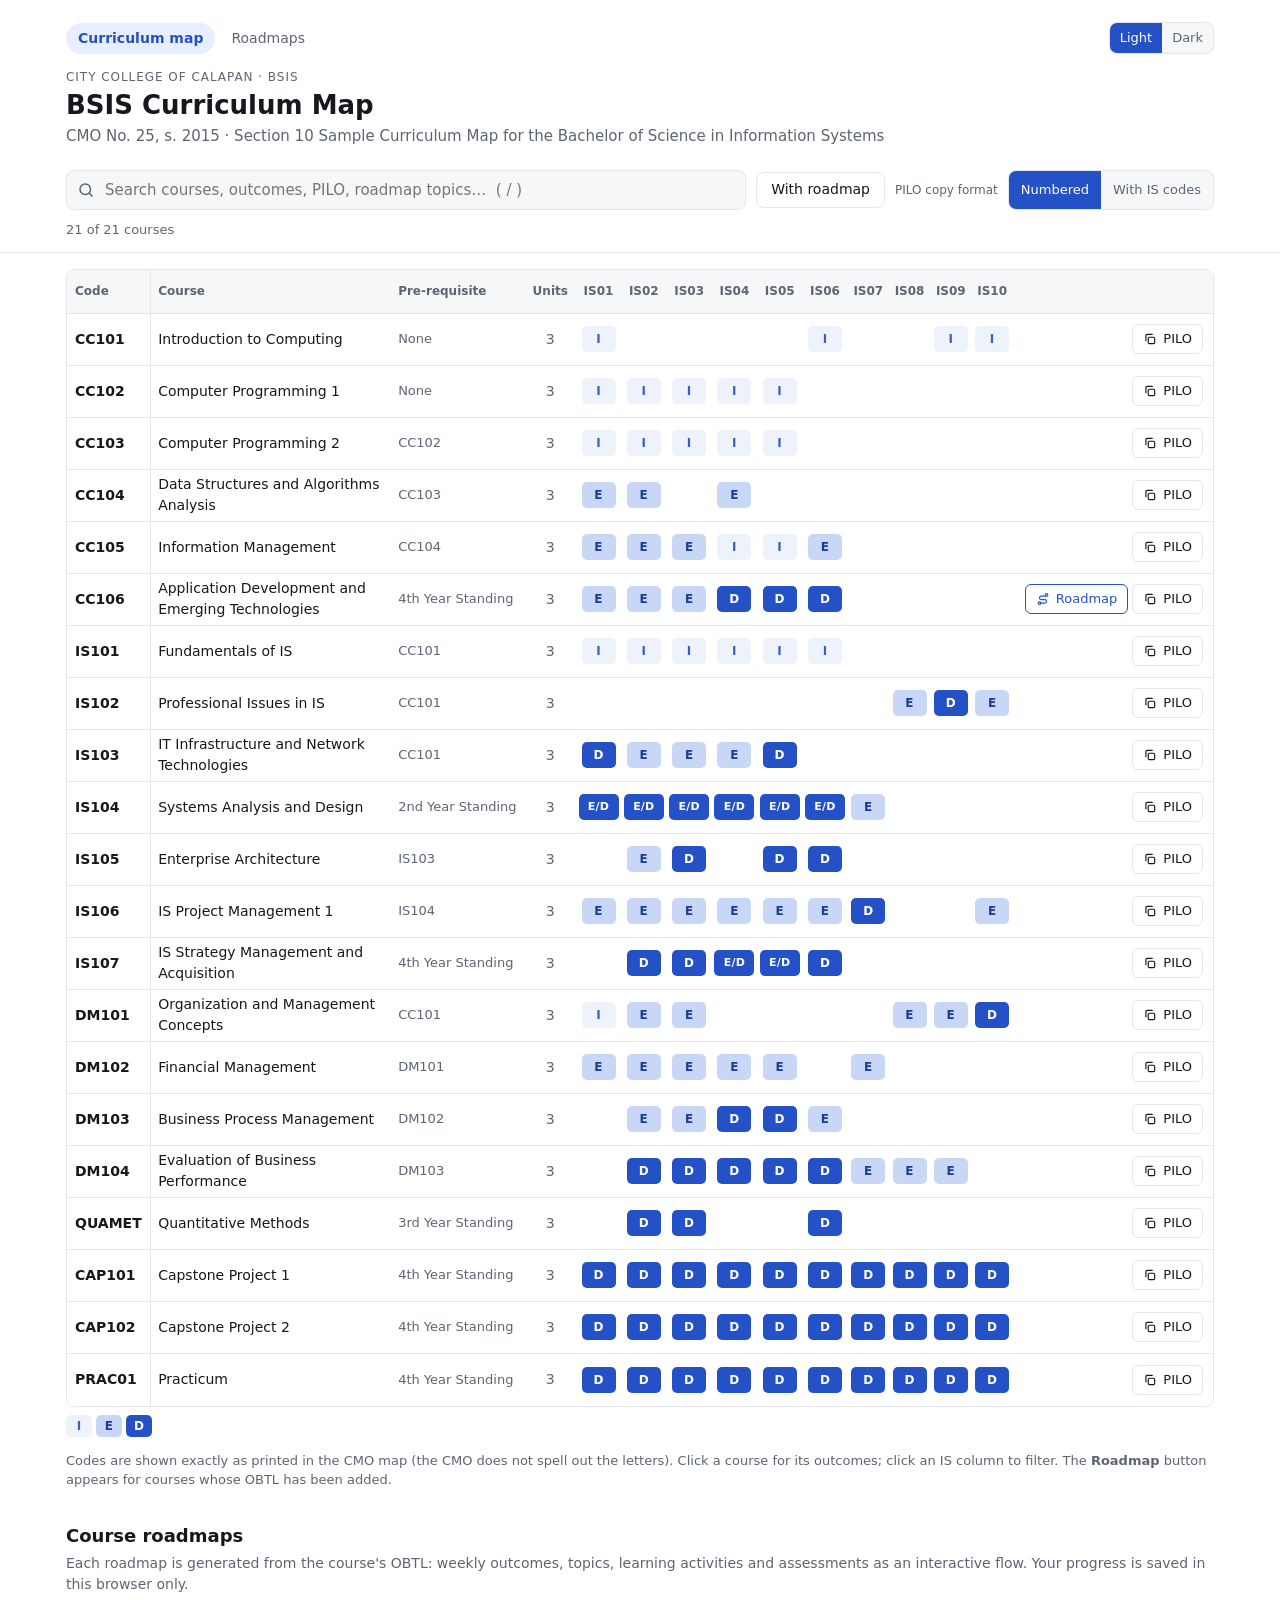
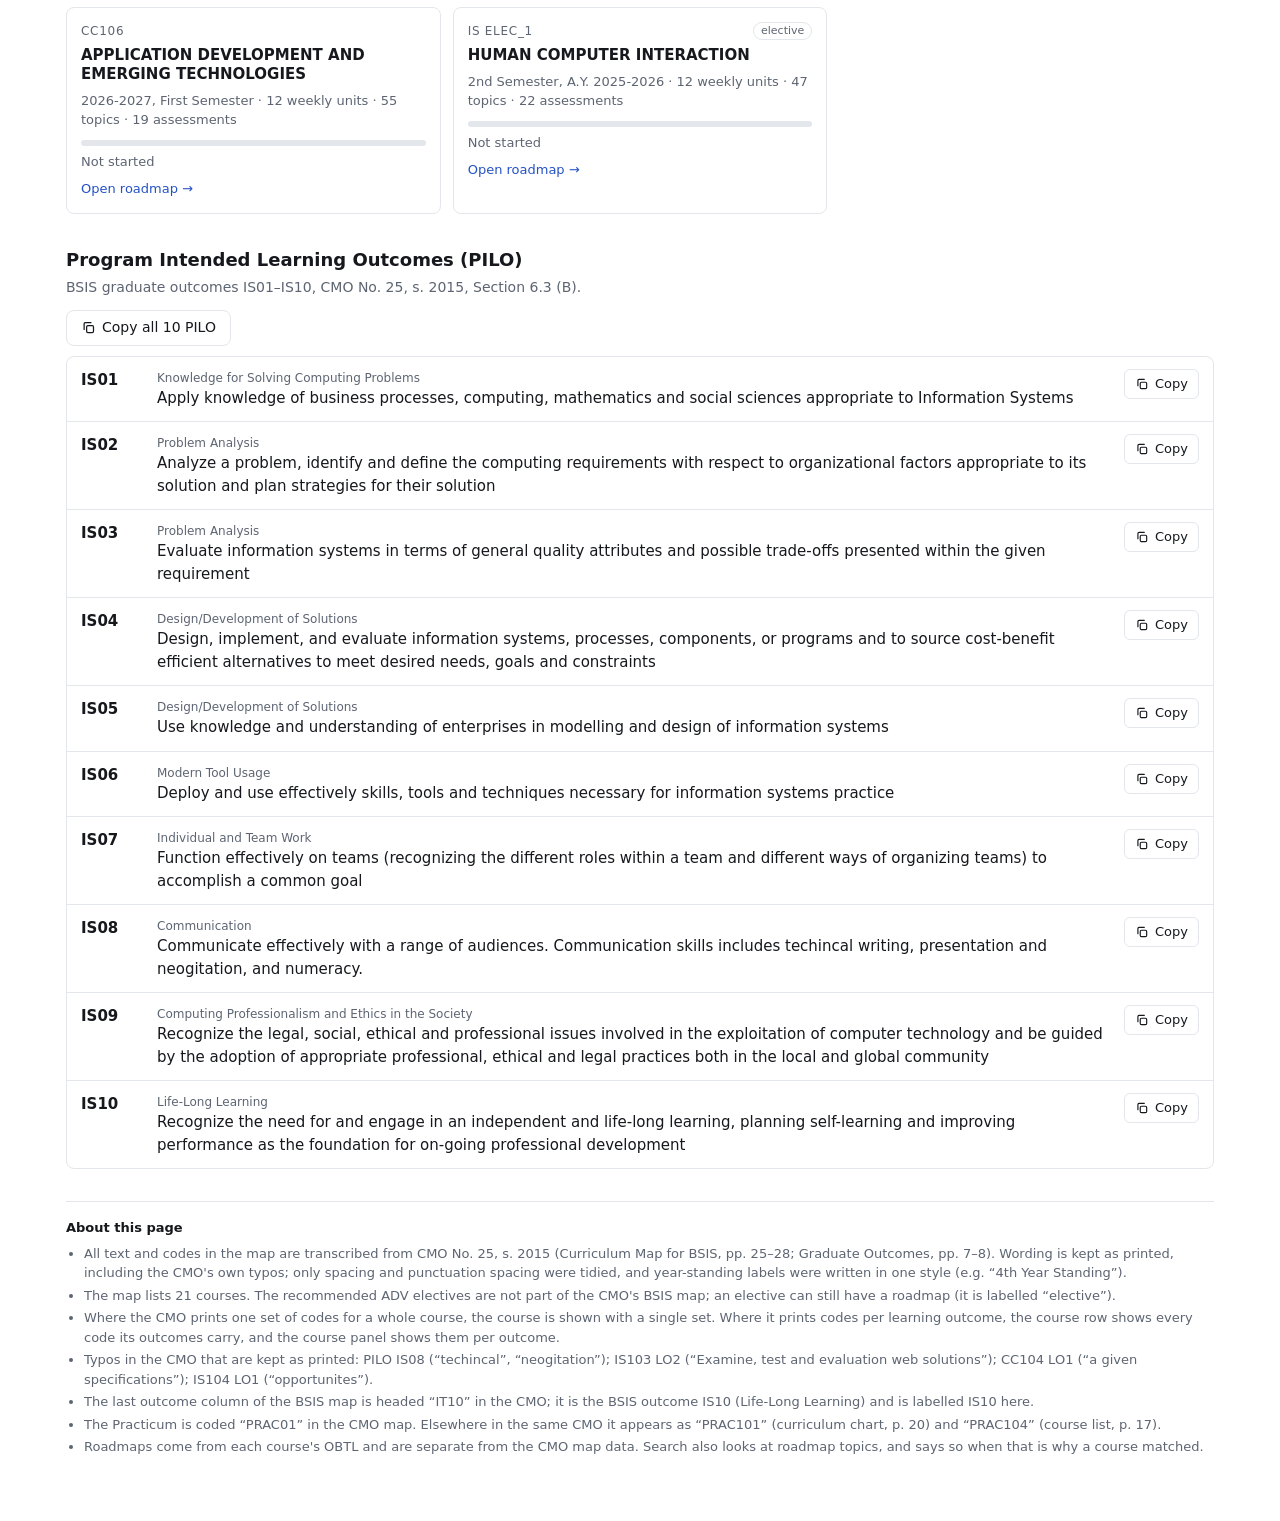
==== commit 15b25f2c: "Add Light/Dark theme switch without a system mode Both pages get a Light | Dark switch in the top na" ====
--- a/index.html
+++ b/index.html
@@ -8,6 +8,7 @@
 <link rel="icon" href="data:image/svg+xml,%3Csvg xmlns='http://www.w3.org/2000/svg' viewBox='0 0 32 32'%3E%3Crect width='32' height='32' rx='6' fill='%232451c6'/%3E%3Cpath d='M8 9h16M8 16h16M8 23h10' stroke='white' stroke-width='3' stroke-linecap='round'/%3E%3C/svg%3E">
 <link rel="stylesheet" href="css/base.css">
 <link rel="stylesheet" href="css/map.css">
+<script src="js/theme.js"></script>
 </head>
 <body>
 
@@ -16,6 +17,10 @@
     <nav class="topnav" aria-label="Sections">
       <a href="index.html" aria-current="page">Curriculum map</a>
       <a href="index.html#roadmaps" id="navRoadmaps">Roadmaps</a>
+      <div class="seg theme" role="group" aria-label="Theme">
+        <button type="button" data-theme-set="light" aria-pressed="true">Light</button>
+        <button type="button" data-theme-set="dark" aria-pressed="false">Dark</button>
+      </div>
     </nav>
     <p class="eyebrow">City College of Calapan · BSIS</p>
     <h1>BSIS Curriculum Map</h1>
--- a/css/base.css
+++ b/css/base.css
@@ -1,8 +1,11 @@
 /* ==========================================================
    base.css – design tokens, reset and the parts shared by
    the curriculum map (index.html) and the roadmaps (roadmap.html)
+   Two themes only: light (default) and dark (<html data-theme="dark">,
+   set by js/theme.js). The OS colour scheme is deliberately ignored.
    ========================================================== */
 :root{
+  color-scheme:light;
   --bg:#ffffff; --surface:#f6f7f9; --line:#e3e6eb; --text:#16181d; --muted:#5d6572;
   --accent:#2451c6; --accent-ink:#ffffff; --accent-soft:#e8eefc;
   --i-bg:#eef2fb; --i-ink:#3d5fb5; --e-bg:#c9d7f7; --e-ink:#1b3d92; --d-bg:#2451c6; --d-ink:#ffffff;
@@ -11,17 +14,8 @@
   --n-main:#ffe599; --n-sub:#fff8e1; --n-at:#e3eeff; --n-exam:#16181d; --n-exam-ink:#ffffff;
   --radius:8px;
 }
-@media (prefers-color-scheme: dark){
-  :root:not([data-theme="light"]){
-    --bg:#121418; --surface:#1a1d23; --line:#2a2e36; --text:#eceef2; --muted:#9aa3b2;
-    --accent:#7aa2ff; --accent-ink:#0d1220; --accent-soft:#1d2740;
-    --i-bg:#1d2638; --i-ink:#9db8f5; --e-bg:#2c4278; --e-ink:#dbe6ff; --d-bg:#7aa2ff; --d-ink:#0d1220;
-    --ok:#56c98a; --ok-soft:#173326; --warn:#f0b35a; --warn-soft:#3a2a10;
-    --ink:#eceef2;
-    --n-main:#5a4a12; --n-sub:#2a2616; --n-at:#1d2a45; --n-exam:#eceef2; --n-exam-ink:#121418;
-  }
-}
 :root[data-theme="dark"]{
+  color-scheme:dark;
   --bg:#121418; --surface:#1a1d23; --line:#2a2e36; --text:#eceef2; --muted:#9aa3b2;
   --accent:#7aa2ff; --accent-ink:#0d1220; --accent-soft:#1d2740;
   --i-bg:#1d2638; --i-ink:#9db8f5; --e-bg:#2c4278; --e-ink:#dbe6ff; --d-bg:#7aa2ff; --d-ink:#0d1220;
@@ -39,7 +33,9 @@
 
 /* ---------- page header + top navigation ---------- */
 header.top{padding:22px 0 12px}
-.topnav{display:flex;gap:4px;margin:0 0 14px;font-size:14px}
+.topnav{display:flex;gap:4px;align-items:center;margin:0 0 14px;font-size:14px}
+.topnav .theme{margin-left:auto}
+.seg.theme button{height:30px;padding:0 10px}
 .topnav a{padding:5px 12px;border-radius:999px;text-decoration:none;color:var(--muted)}
 .topnav a:hover{color:var(--text);background:var(--surface)}
 .topnav a[aria-current="page"]{background:var(--accent-soft);color:var(--accent);font-weight:600}
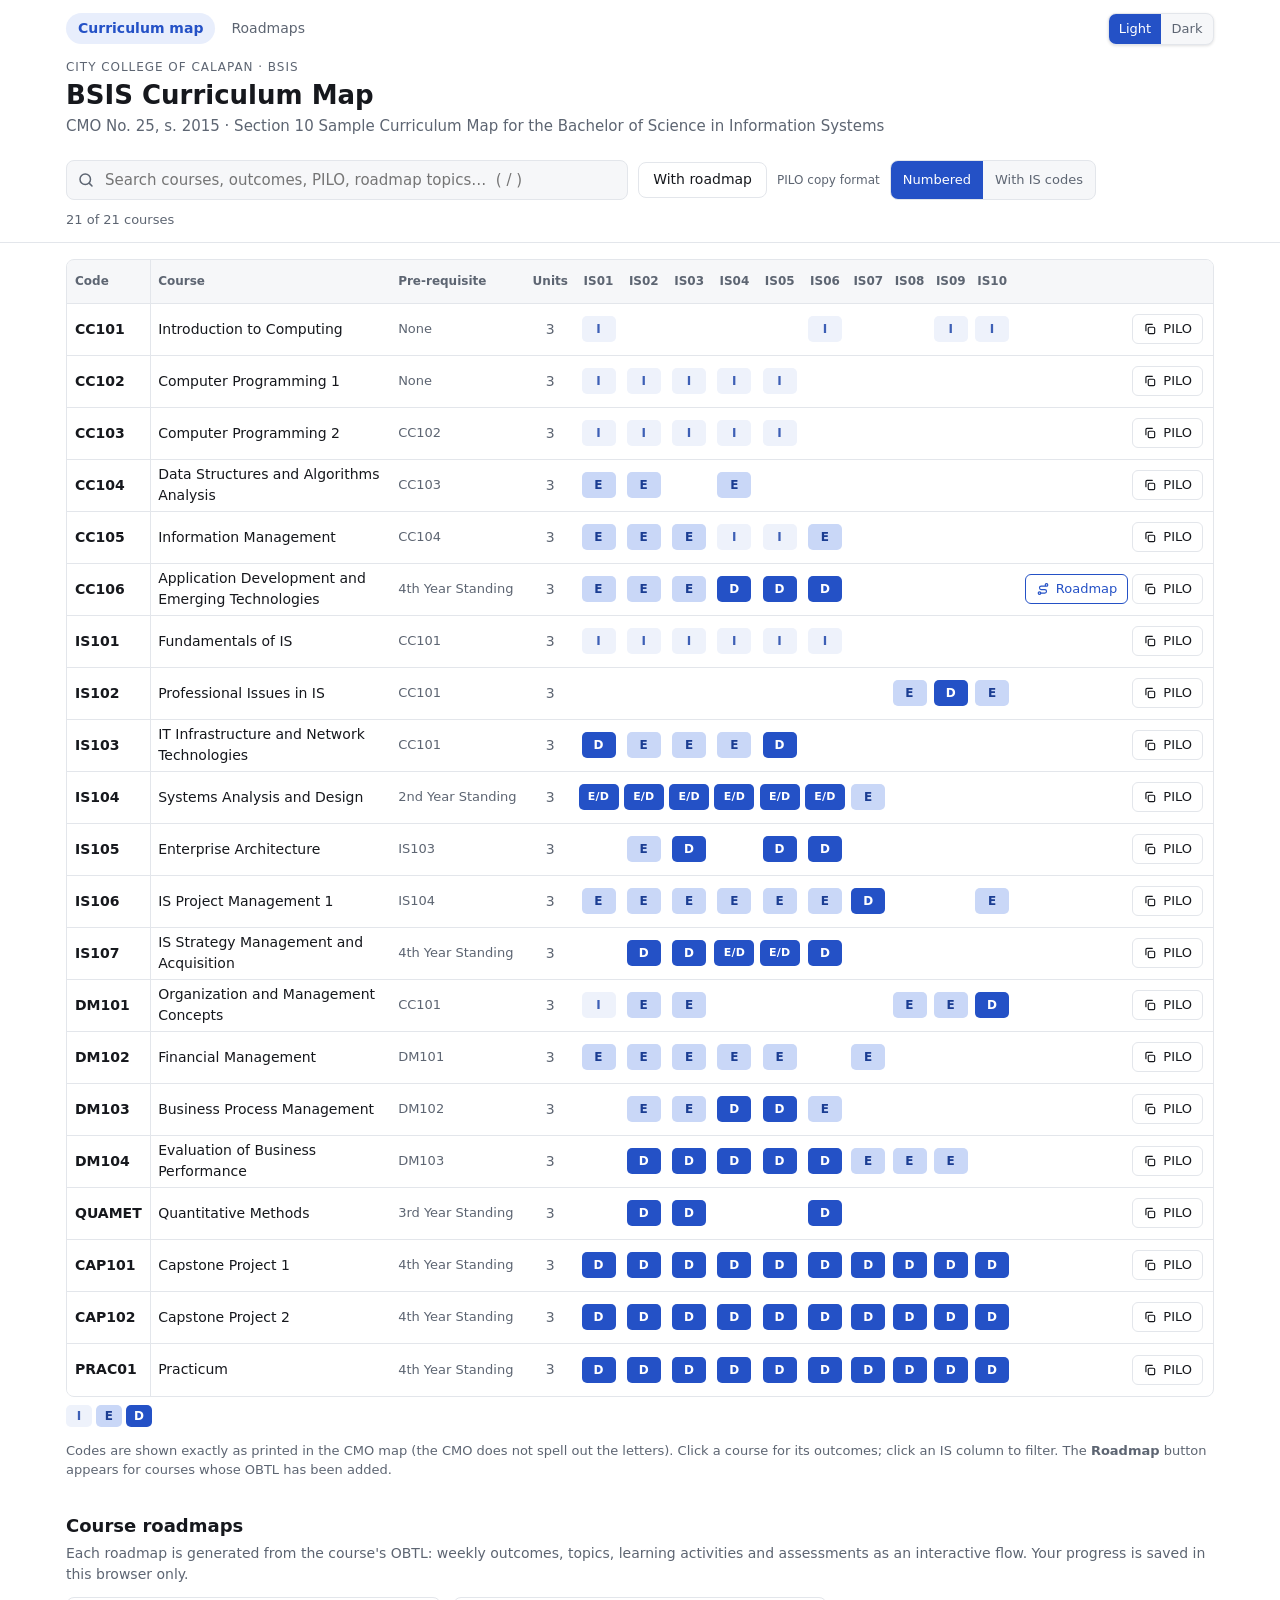
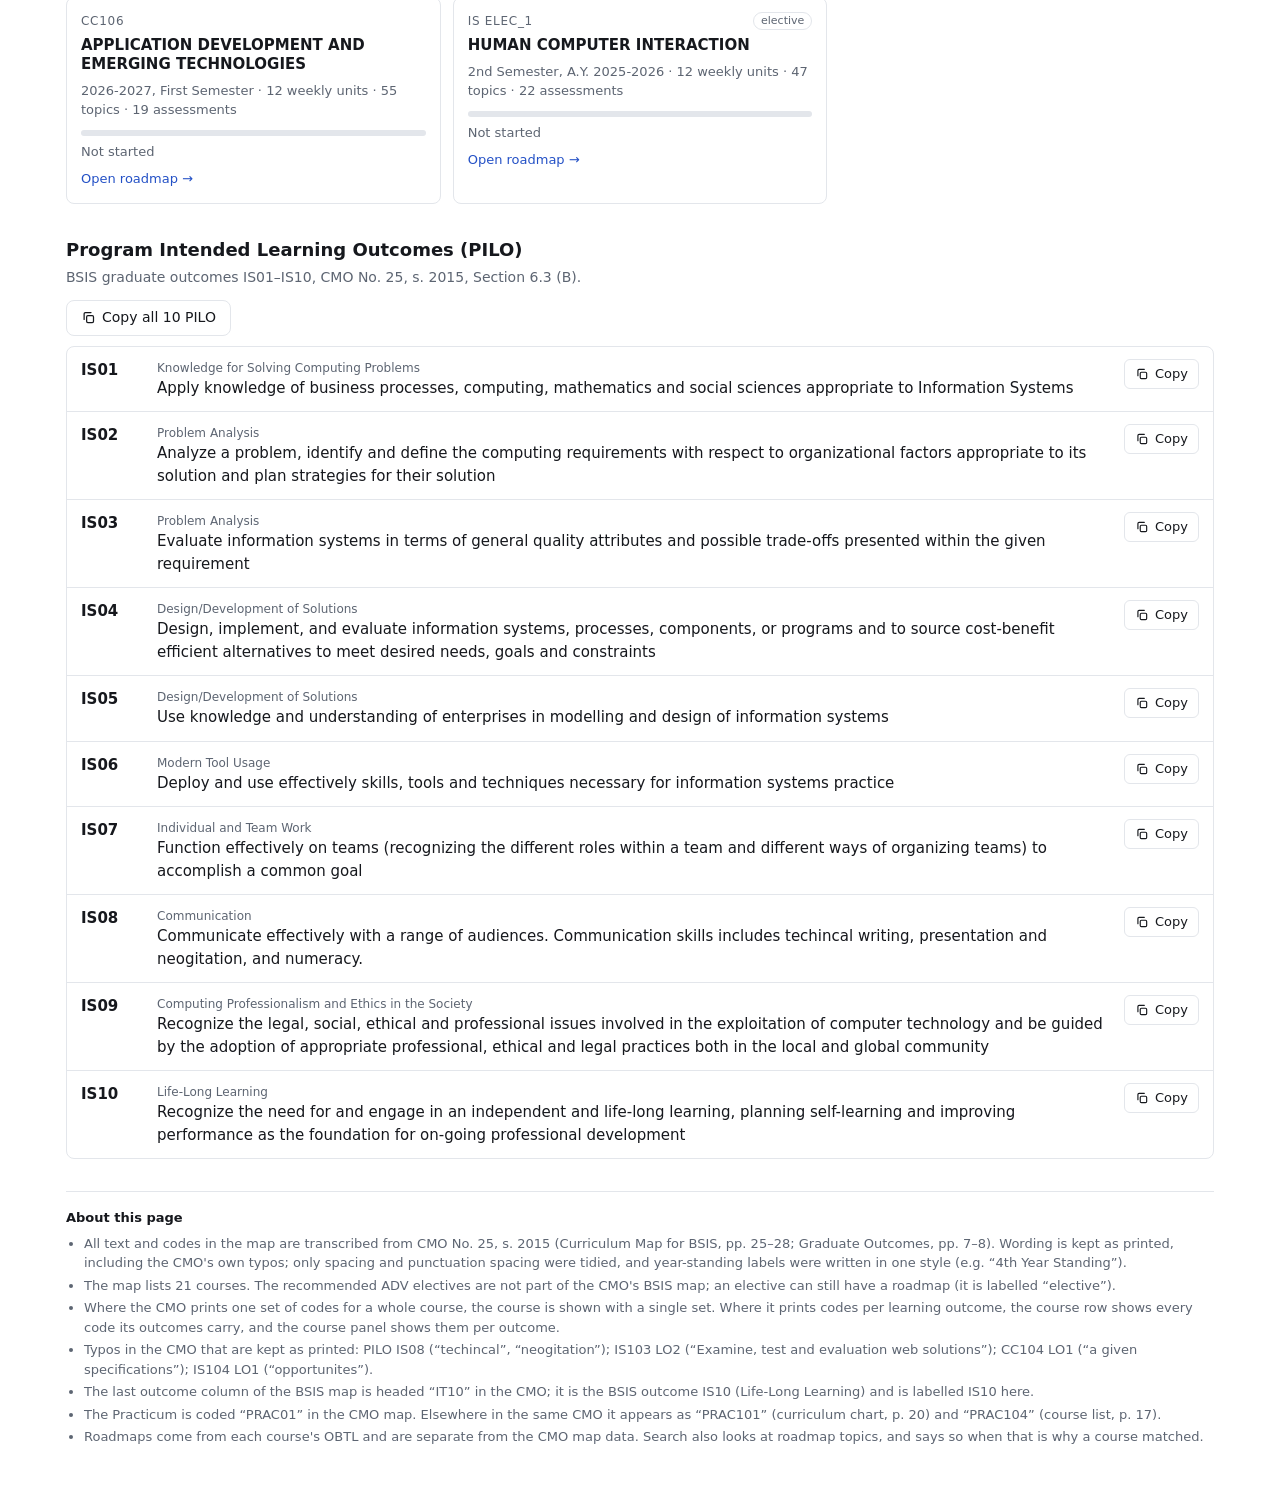
==== commit 9998c998: "Pin the theme switch to the top right of the viewport The Light | Dark switch moves out of the nav i" ====
--- a/index.html
+++ b/index.html
@@ -12,15 +12,20 @@
 </head>
 <body>
 
+<div class="themebar">
+  <div class="wrap">
+    <div class="seg theme" role="group" aria-label="Theme">
+      <button type="button" data-theme-set="light" aria-pressed="true">Light</button>
+      <button type="button" data-theme-set="dark" aria-pressed="false">Dark</button>
+    </div>
+  </div>
+</div>
+
 <div class="wrap">
   <header class="top">
     <nav class="topnav" aria-label="Sections">
       <a href="index.html" aria-current="page">Curriculum map</a>
       <a href="index.html#roadmaps" id="navRoadmaps">Roadmaps</a>
-      <div class="seg theme" role="group" aria-label="Theme">
-        <button type="button" data-theme-set="light" aria-pressed="true">Light</button>
-        <button type="button" data-theme-set="dark" aria-pressed="false">Dark</button>
-      </div>
     </nav>
     <p class="eyebrow">City College of Calapan · BSIS</p>
     <h1>BSIS Curriculum Map</h1>
--- a/css/base.css
+++ b/css/base.css
@@ -13,6 +13,7 @@
   --ink:#16181d;                        /* node borders / text on pastel nodes */
   --n-main:#ffe599; --n-sub:#fff8e1; --n-at:#e3eeff; --n-exam:#16181d; --n-exam-ink:#ffffff;
   --radius:8px;
+  --theme-room:118px;                   /* theme switch width + gap, kept free on the right of the sticky bars */
 }
 :root[data-theme="dark"]{
   color-scheme:dark;
@@ -32,10 +33,14 @@
 .sr{position:absolute;width:1px;height:1px;overflow:hidden;clip:rect(0 0 0 0);white-space:nowrap}
 
 /* ---------- page header + top navigation ---------- */
-header.top{padding:22px 0 12px}
-.topnav{display:flex;gap:4px;align-items:center;margin:0 0 14px;font-size:14px}
-.topnav .theme{margin-left:auto}
-.seg.theme button{height:30px;padding:0 10px}
+header.top{padding:13px 0 12px}
+.topnav{display:flex;gap:4px;margin:0 0 14px;font-size:14px}
+
+/* ---------- theme switch: fixed at the top right, in line with the nav and the sticky bars ---------- */
+.themebar{position:fixed;top:13px;left:0;right:0;z-index:30;pointer-events:none}
+.themebar .wrap{display:flex;justify-content:flex-end}
+.seg.theme{pointer-events:auto;box-shadow:0 1px 3px rgba(10,12,18,.12)}
+.seg.theme button{height:30px;width:52px;padding:0}
 .topnav a{padding:5px 12px;border-radius:999px;text-decoration:none;color:var(--muted)}
 .topnav a:hover{color:var(--text);background:var(--surface)}
 .topnav a[aria-current="page"]{background:var(--accent-soft);color:var(--accent);font-weight:600}
@@ -100,5 +105,5 @@
 .toast.on{opacity:1;transform:translateX(-50%) translateY(0)}
 
 @media (max-width:640px){ h1{font-size:22px} }
-@media print{.bar,.scrim,aside.drawer,.act,.toast{display:none!important}}
+@media print{.bar,.scrim,aside.drawer,.act,.toast,.themebar{display:none!important}}
 @media (prefers-reduced-motion:reduce){*{transition:none!important;scroll-behavior:auto!important}}
--- a/css/map.css
+++ b/css/map.css
@@ -2,7 +2,7 @@
    map.css – curriculum map page (index.html)
    ========================================================== */
 .bar{position:sticky;top:0;z-index:20;background:var(--bg);border-bottom:1px solid var(--line);padding:10px 0}
-.bar .row{display:flex;gap:10px;align-items:center;flex-wrap:wrap}
+.bar .row{display:flex;gap:10px;align-items:center;flex-wrap:wrap;padding-right:var(--theme-room)}
 .search{flex:1 1 320px;position:relative}
 .search input{width:100%;height:40px;border:1px solid var(--line);border-radius:var(--radius);background:var(--surface);color:var(--text);padding:0 38px 0 38px;font:inherit}
 .search input:focus{outline:2px solid var(--accent);outline-offset:0;background:var(--bg)}
